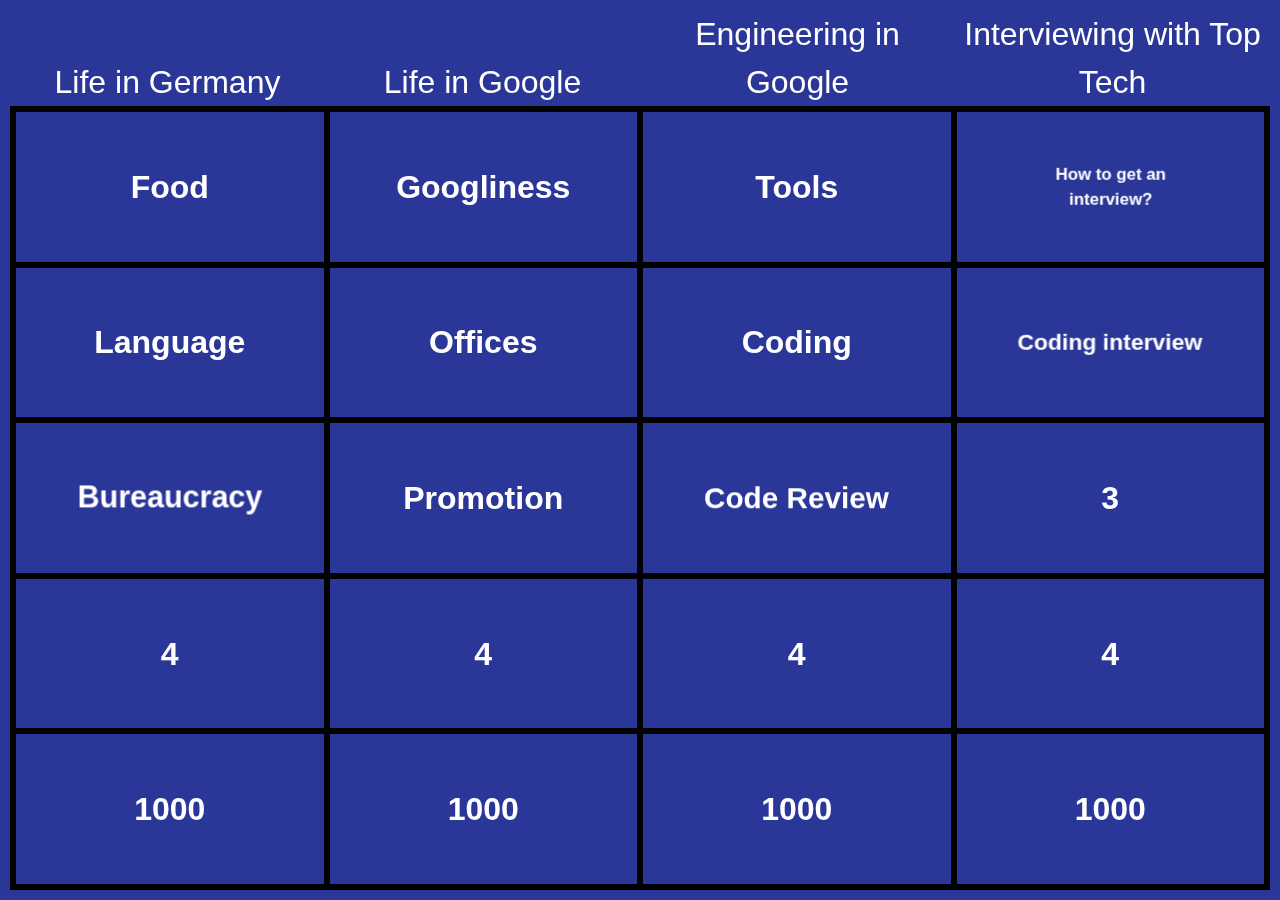
==== main.html @ 0a16b318 "Rename index.html" ====
<!DOCTYPE html>
<html xmlns="http://www.w3.org/1999/xhtml">
<head>

<meta charset="utf-8">

<meta name="viewport" content="width=device-width, initial-scale=1, shrink-to-fit=no">

<title>Sombra vs Google Jeopardy Template</title>
<meta name="description" content="Food, Language, Bureaucracy, Pros/Cons" />
<meta name="ROBOTS" content="NOODP" />
<meta name="google-site-verification" content="UYS7arlGlbDobqQSsucWwkbZyiC-6_cCWlUn9Eb5b2M" />
<link rel="shortcut icon" href="/static/1601833824/favicon.ico" type="image/x-icon" />
<link rel="icon" href="/static/1601833824/favicon.ico" type="image/x-icon" />













        <base href="https://jeopardylabs.com" />

            <style type="text/css">
            /*!
 * Bootstrap Reboot v4.0.0-beta.2 (https://getbootstrap.com)
 * Copyright 2011-2017 The Bootstrap Authors
 * Copyright 2011-2017 Twitter, Inc.
 * Licensed under MIT (https://github.com/twbs/bootstrap/blob/master/LICENSE)
 * Forked from Normalize.css, licensed MIT (https://github.com/necolas/normalize.css/blob/master/LICENSE.md)
 */
*,
*::before,
*::after {
  box-sizing: border-box;
}

html {
  font-family: sans-serif;
  line-height: 1.15;
  -webkit-text-size-adjust: 100%;
  -ms-text-size-adjust: 100%;
  -ms-overflow-style: scrollbar;
  -webkit-tap-highlight-color: transparent;
}

@-ms-viewport {
  width: device-width;
}

article, aside, dialog, figcaption, figure, footer, header, hgroup, main, nav, section {
  display: block;
}

body {
  margin: 0;
  font-family: -apple-system, BlinkMacSystemFont, "Segoe UI", Roboto, "Helvetica Neue", Arial, sans-serif, "Apple Color Emoji", "Segoe UI Emoji", "Segoe UI Symbol";
  font-size: 1rem;
  font-weight: 400;
  line-height: 1.5;
  color: #212529;
  text-align: left;
  background-color: #fff;
}

[tabindex="-1"]:focus {
  outline: 0 !important;
}

hr {
  box-sizing: content-box;
  height: 0;
  overflow: visible;
}

h1, h2, h3, h4, h5, h6 {
  margin-top: 0;
  margin-bottom: 0.5rem;
}

p {
  margin-top: 0;
  margin-bottom: 1rem;
}

abbr[title],
abbr[data-original-title] {
  text-decoration: underline;
  -webkit-text-decoration: underline dotted;
  text-decoration: underline dotted;
  cursor: help;
  border-bottom: 0;
}

address {
  margin-bottom: 1rem;
  font-style: normal;
  line-height: inherit;
}

ol,
ul,
dl {
  margin-top: 0;
  margin-bottom: 1rem;
}

ol ol,
ul ul,
ol ul,
ul ol {
  margin-bottom: 0;
}

dt {
  font-weight: 700;
}

dd {
  margin-bottom: .5rem;
  margin-left: 0;
}

blockquote {
  margin: 0 0 1rem;
}

dfn {
  font-style: italic;
}

b,
strong {
  font-weight: bolder;
}

small {
  font-size: 80%;
}

sub,
sup {
  position: relative;
  font-size: 75%;
  line-height: 0;
  vertical-align: baseline;
}

sub {
  bottom: -.25em;
}

sup {
  top: -.5em;
}

a {
  color: #007bff;
  text-decoration: none;
  background-color: transparent;
  -webkit-text-decoration-skip: objects;
}

a:hover {
  color: #0056b3;
  text-decoration: underline;
}

a:not([href]):not([tabindex]) {
  color: inherit;
  text-decoration: none;
}

a:not([href]):not([tabindex]):focus, a:not([href]):not([tabindex]):hover {
  color: inherit;
  text-decoration: none;
}

a:not([href]):not([tabindex]):focus {
  outline: 0;
}

pre,
code,
kbd,
samp {
  font-family: monospace, monospace;
  font-size: 1em;
}

pre {
  margin-top: 0;
  margin-bottom: 1rem;
  overflow: auto;
  -ms-overflow-style: scrollbar;
}

figure {
  margin: 0 0 1rem;
}

img {
  vertical-align: middle;
  border-style: none;
}

svg:not(:root) {
  overflow: hidden;
}

a,
area,
button,
[role="button"],
input:not([type="range"]),
label,
select,
summary,
textarea {
  -ms-touch-action: manipulation;
  touch-action: manipulation;
}

table {
  border-collapse: collapse;
}

caption {
  padding-top: 0.75rem;
  padding-bottom: 0.75rem;
  color: #868e96;
  text-align: left;
  caption-side: bottom;
}

th {
  text-align: inherit;
}

label {
  display: inline-block;
  margin-bottom: .5rem;
}

button {
  border-radius: 0;
}

button:focus {
  outline: 1px dotted;
  outline: 5px auto -webkit-focus-ring-color;
}

input,
button,
select,
optgroup,
textarea {
  margin: 0;
  font-family: inherit;
  font-size: inherit;
  line-height: inherit;
}

button,
input {
  overflow: visible;
}

button,
select {
  text-transform: none;
}

button,
html [type="button"],
[type="reset"],
[type="submit"] {
  -webkit-appearance: button;
}

button::-moz-focus-inner,
[type="button"]::-moz-focus-inner,
[type="reset"]::-moz-focus-inner,
[type="submit"]::-moz-focus-inner {
  padding: 0;
  border-style: none;
}

input[type="radio"],
input[type="checkbox"] {
  box-sizing: border-box;
  padding: 0;
}

input[type="date"],
input[type="time"],
input[type="datetime-local"],
input[type="month"] {
  -webkit-appearance: listbox;
}

textarea {
  overflow: auto;
  resize: vertical;
}

fieldset {
  min-width: 0;
  padding: 0;
  margin: 0;
  border: 0;
}

legend {
  display: block;
  width: 100%;
  max-width: 100%;
  padding: 0;
  margin-bottom: .5rem;
  font-size: 1.5rem;
  line-height: inherit;
  color: inherit;
  white-space: normal;
}

progress {
  vertical-align: baseline;
}

[type="number"]::-webkit-inner-spin-button,
[type="number"]::-webkit-outer-spin-button {
  height: auto;
}

[type="search"] {
  outline-offset: -2px;
  -webkit-appearance: none;
}

[type="search"]::-webkit-search-cancel-button,
[type="search"]::-webkit-search-decoration {
  -webkit-appearance: none;
}

::-webkit-file-upload-button {
  font: inherit;
  -webkit-appearance: button;
}

output {
  display: inline-block;
}

summary {
  display: list-item;
}

template {
  display: none;
}

[hidden] {
  display: none !important;
}
/*# sourceMappingURL=bootstrap-reboot.css.map */

            </style>

            <style type="text/css">
            html, body {
    overflow:hidden;
}

body {
	background-color:#2a3698;
	height:100%;
	font-family:Verdana, Arial, Helvetica, sans-serif;
    overflow-y:hidden;
}

* {
    box-sizing:border-box;
}

input, textarea, select {
	display:block;
	font-family:Verdana, Arial, Helvetica, sans-serif;
	margin:auto;
}

.hide {
    display:none;
}

h3 {
	font-size:20px;
}

h3, .point-cell {
	color:#ffff5f;
	color:#fff;
	text-align:center;
	font-weight:bold;
}

.modal-wrapper {
    background-color:rgba(0,0,0,.5);
    display:none;
    position:absolute;
    top:0;
    left:0;
    right:0;
    bottom:0;
    z-index:2;
    height:100%; /* stupid safari */
}

.modal {
    position:relative;
    top:50%;
    /*left:50%;*/
    /*right:5%;*/
    transform:translate(0%, -50%);
    background-color:#ffffff;
    z-index:2;
    border-radius:5px;
    background-color:#efefef;
    overflow:auto;
    max-height:calc(100% - 50px);
    max-width:1000px;
    margin-left:auto;
    margin-right:auto;
}

#teams {
    position:absolute;
    bottom:0;
    text-align:center;
    left:0;
    right:0;
    z-index:11;
    display:flex;
    /*display:none;*/
    /*
    align-items:baseline;
    justify-content:space-around;*/
}

#teams .team {
    display:inline-block;
    margin-left:10px;
    margin-right:10px;
    border:1px solid white;
    padding:5px;
    background-color:white;
    border-top-left-radius:2px;
    border-top-right-radius:2px;
    /*min-width:100px;*/
}

#teams .team:first-of-type {
    margin-left:50px;
}

#teams .team:last-of-type {
    margin-right:50px;
}

#teams h3.name {
    border-bottom:2px solid black;
    text-align:center;
    color:black;
    display:inline-block;
    white-space:nowrap;
}

#teams h3.points {
    background-color: #2a3698;
    color: #fff;
}


.pointer span {
    display:inline-block;
    width:45%;
    color:white;
    font-size:30px;
    line-height:30px;
    cursor:pointer;
    background-color:white;
    font-family:monospace;
    font-weight:bold;
}

.pointer .plus {
    color:#2da94e;
}

.pointer .minus {
    color:#ff0000;
}

#gameplay {
    /*filter:blur(5px);*/
    width:100%;
    position:absolute;
    top:0;
    left:0;
    bottom:0;
    right:0;
}

#menu-links {
    font-size:20px;
    margin-top:20px;
}

#fullscreen {
    margin-top:20px;
}

#options select {
    font-size:22px;
    display:inline-block;
    height:40px;
    -webkit-appearance:menulist-button;
}

#options input[type='button'] {
    font-size:22px;
    display:inline;
    height:40px;
}

#options a {
    color:white;
    text-decoration:underline;
}

#options a:hover {
    text-decoration:none;
}

#reset-all {
    /*font-size:20px;*/
}

#re-init {
    background:transparent;
    color:white;
    margin-left:10px;
    font-size:14px !important;
    /*padding:5px;*/
    height:auto !important;
    border:none;
}

.click-to-zoom {
    display:none;
}

.grid {
    opacity:0;
}

#question-modal {
    transform-origin:top left;
}

#question-modal > div {
    flex-direction:row;
}

#modal-header {
    display:flex;
    padding: 5px;
    text-align: center;
    color: #fff;
    background-color: #151b4b;
    z-index: 3;
    /*align-items:center;*/
}

#modal-header > div {
    padding:5px;
    text-align:center;
    flex:1;
    align-items:center;
    justify-content:center;
    display:flex;
    max-width:100%;
}

#modal-header > div > div {
    max-width:100%;
}

#question-modal {
    background-color:#2a3698;
    border:3px solid #ffff00;;
    z-index:10;
}

.expanded {
    transition:.5s all ease; /*, .35s border-width step-end, 1s transform ease;*/
    border-width:0;
}

.modal, .modal-body {
    background-color:transparent;
    color:#fff;
    text-align:center;
}

.modal-body .modal-inner {
    overflow:auto;
    padding-left:20px;
    padding-right:20px;
    flex:1;
}

.modal-body {
    width:100%;
    display:flex;
    align-items:center;
    padding-top:20px;
    justify-content:center;
}

#question-title {
    font-weight:bold;
    padding-left:10%;
    padding-right:10%;
}

.question, .answer {
    margin:auto;
}

#question-modal .question {
    display:none;
    opacity:0;
}

#answer-button, #continue-button {
    cursor:pointer;
}

/*
#modal-header #continue-button {
    justify-content:left;
}*/

#question-modal .question {
    border-top: 3px dotted white;
    margin-top: 10px;
    padding-top: 10px;
}

#question-modal .reveal {
    transition: max-height 2s ease, opacity 2s ease;
    opacity:1;

}

.mathy {
    background-color:transparent;
}

kbd
{
    -moz-border-radius:3px;
    -moz-box-shadow:0 1px 0 rgba(0,0,0,0.2),0 0 0 2px #fff inset;
    -webkit-border-radius:3px;
    -webkit-box-shadow:0 1px 0 rgba(0,0,0,0.2),0 0 0 2px #fff inset;
    background-color:#f7f7f7;
    border:1px solid #ccc;
    border-radius:3px;
    box-shadow:0 1px 0 rgba(0,0,0,0.2),0 0 0 2px #fff inset;
    color:#333;
    display:inline-block;
    font-family:Arial,Helvetica,sans-serif;
    line-height:1.4;
    margin:0 .1em;
    padding:.1em .6em;
    text-shadow:0 1px 0 #fff;
}

#options {
    display:none;
}

.grid {
    opacity:0;
}

#first-load {
    max-width: 500px;
    margin: auto;
    /* padding-left: 20px; */
    /* padding-right: 20px; */
    background-color: #ffff5f;
    border-radius: 3px;
    color: #000;
    padding: 20px;
    margin-bottom: 20px;
}

#first-load a {
    color:#000;
}

.cell.points .cell-inner {
    font-weight:bold;
}

.menu-picker {
    background-color: #131844;
    align-items: center;
    justify-content: center;
    font-weight: bold;
    line-height: 1.25;
    text-transform: uppercase;
    align-self: flex-end;
    padding: 10px 10px;
    border-right: 2px solid #999;
    border-top: 2px solid #999;
    /*border-top-right-radius: 10px;*/
    margin-right:10px;
    position:absolute;
    color: #999;
    text-decoration: none;
    bottom:0;
}

.menu-picker:hover {
    color: white;
    text-decoration: none;
    border-color:white;
}

            </style>

            <style type="text/css">
            #test-height {
    font-family:verdana; /* TODO */
    padding:0;
    margin:0;
    color:black;
}

* {
    box-sizing:border-box;
}

.cell-inner p:last-child {
    margin-bottom:0;
}

#grid {
    transition:opacity 1s;
}

.grid {
    /*
    border:3px solid black;
    border-top-width:6px;*/
    /*box-shadow: #ccc 0 0 2px 0*/;
    padding:10px;
    background: linear-gradient(to top, #1d2675 0%,#2a3698 100%);
    position:relative;
	transition: .1s;
    z-index:1;
    transform-origin:center left;
    font-size:12px;
    display:flex;
    height:100vh;
    flex-direction:column;
    align-items:stretch;

}

.grid-zoomed {
    /*transform:scale(2);*/
    z-index:10;
}

.click-to-zoom  {
    opacity:0;
	transition: .3s;
    position:absolute;
    top:0;
    right:0;
}

.grid:hover .click-to-zoom {
    opacity:1;
}

.grid.grid-zoomed .click-to-zoom {
    opacity:0;
}



.click-to-zoom span {
    background-color:#ccc;
    font-size:14px;
    display:inline-block;
    padding:3px;
}

.grid-row {
    display:flex;
    flex:1;
}

/*
.grid-col {
    flex-direction:column;
    display:flex;
}

.grid-col > div {
    border:3px solid black;
}*/

/*
img, iframe {
    display:none;
}*/

.grid-cell {
    border:3px solid black;
    overflow:hidden;
    position:relative;
    background-color:#2a3698;
	transition: .3s;
    flex:1;
}

.grid-cell-zoomed {
    transform:scale(2);
    z-index:10;
}

.grid-last-row {
    border-bottom:3px solid black;
}

.grid-first-row {
    border-top:3px solid black;
}

.grid-row-questions {
    border-left:3px solid black;
    border-right:3px solid black;
}

.grid-row-cats .grid-cell {
    border-color:transparent;
}

.grid-row-cats .cell {
    /*align-items:flex-end;*/
}

.grid-row-cats-resize-done {
    flex:none;
}

.cell-group {
    backface-visibility:hidden;
	transform-style: preserve-3d;
}

.cell {
    position:absolute;
    display:flex;
    align-items: center;
    justify-content: center;
    text-align: center;
    color:#fff;
    backface-visibility:hidden;
	perspective: 1000px;
	transform-style: preserve-3d;
    -webkit-perspective: 0;
    -webkit-backface-visibility: hidden;
    width:100%;
    height:100%;
}

.cell.back {
	transform: rotateY(180deg);
}

.cell.front {
	z-index:2;
}

.cell.back, .cell.front {
    cursor:pointer;
    overflow:hidden;
}

.cell.back, .cell.front, .cell-group, .category {
	transition: .3s;
}

.cell-group:hover {
    border-color:yellow;
}

.cell-group:hover .front  {
	transform: rotateY(180deg);
}

.cell-group:hover .back  {
	transform: rotateY(0deg);
}

.cell-group:hover .back,
.cell-group:hover .front {
    border-color:yellow;
}

.cell-group:hover .back,
.cell-group:hover .front {
	transition: .6s;
}

.cell-group.empty {
    pointer-events:none;
}

.cell-group.empty:hover {
    border-color:black;
    transform:none;
}


/* play mode */
.points .front, .points .back {
    display:none;
}

.grid-play .cell-group {
    cursor:pointer;
}

.grid-play .cell-group:hover {
    background-color:rgba(255,255,255, .05);
}

.inert .cell-inner {
    opacity:.05;
}

.grid.grid-play {
    background: none;
}

.resizing {
    transition:none !important;
}

            </style>


            <script type="text/javascript">
                function removeClass(selector, cls){
    var doms = document.querySelectorAll(selector);
    for(var i = 0; i < doms.length; i++){
        doms[i].classList.remove(cls);
    }
}


function debounce(func, wait, immediate) {
	var timeout;
	return function() {
		var context = this, args = arguments;
		var later = function() {
			timeout = null;
			if (!immediate) func.apply(context, args);
		};
		var callNow = immediate && !timeout;
		clearTimeout(timeout);
		timeout = setTimeout(later, wait);
		if (callNow) func.apply(context, args);
	};
};

function ready(fn) {
  if (document.readyState != 'loading' && document.body){
    fn();
  } else {
    document.addEventListener('DOMContentLoaded', fn);
  }
}

if (!Math.log2) Math.log2 = function(x) {
      return Math.log(x) * Math.LOG2E;
};


function capSizes(el, max_width, max_height){
    var treeWalker = document.createTreeWalker(el, NodeFilter.SHOW_ELEMENT, null, false);
    var did_work = false;
    while(treeWalker.nextNode()){
        node = treeWalker.currentNode;
        if(node.tagName == "IMG" || node.tagName == "VIDEO" || node.tagName == "IFRAME"){
            try {
                node.style.maxWidth = max_width + "px";
                node.style.maxHeight = max_height + "px";
                did_work = true;
            } catch (e) {
            }

        }
    }

    return did_work;
}

var shrink_cell_cache = {};
var enable_caching = false;
function shrink_cell($cell, $scaler, max_width, max_height, max_font_size, transforms, capsizes){
    if(enable_caching){
        var cache_key = [max_width, max_height, $cell.innerHTML].join(".");
        var cached = shrink_cell_cache[cache_key];
    } else {
        return _shrink_cell($cell, $scaler, max_width, max_height, max_font_size, transforms, capsizes);
    }

    if(cached){
        $scaler.style.fontSize = cached.font_size + "px";
        $scaler.style.transform = (transforms || "") + " scale(" + cached.scale + ") ";
        capSizes($cell, max_width, max_height);
    } else {
        shrink_cell_cache[cache_key] = _shrink_cell($cell, $scaler, max_width, max_height, max_font_size, transforms, capsizes);
    }
}

test_divs = [];
function initDivs(max_font_size){
    if(test_divs.length-1 == max_font_size){
        return;
    }
    for(var i = 0; i <= max_font_size; i++){
        var dummy_element = test_divs[i];
        if(!dummy_element){
            var dummy_element = document.createElement("div");
            //dummy_element.style.opacity = 0;
            dummy_element.style.display = "block";
            //dummy_element.style.overflowX = "auto";
            dummy_element.style.position = "absolute";
            //dummy_element.style.visibility = "hidden";
            dummy_element.style.left = "-100000px";
            dummy_element.style.top = -(i*120) + "px";
            dummy_element.style.fontFamily = "Verdana, Arial, Helvetica, sans-serif";
            dummy_element.style.color = "#000";
            dummy_element.style.border = "3px solid black";
            dummy_element.style.fontSize = i + "px";
            //dummy_element.setAttribute("id", "test-height")
            test_divs[i] = dummy_element;
            var body = document.querySelectorAll('body')[0];
            body.appendChild(dummy_element);
        }
    }
}

function shrink_in_place($cell, max_font_size, min_font_size){
    var div = $cell;
    var font_size = max_font_size;

    var a = {length: max_font_size+1}
    var font_size = binarySearch(a, function(el, array, font_size){
        div.style.fontSize = font_size + "px";
        var isHorizontalScrollbar= div.scrollWidth>div.clientWidth;
        var isVerticalScrollbar = div.scrollHeight>div.clientHeight;
        var overflows = isHorizontalScrollbar || isVerticalScrollbar;
        return overflows
    });
    font_size = font_size - 1

    font_size = Math.max(min_font_size, Math.min(font_size, max_font_size));

    div.style.fontSize = font_size + "px";
    return font_size;

}

/**
 *  * Return 0 <= i <= array.length such that !pred(array[i - 1]) && pred(array[i]).
 **/
function binarySearch(array, pred) {
    var lo = -1, hi = array.length;
    while (1 + lo < hi) {
        var mi = lo + ((hi - lo) >> 1);
        if (pred(array[mi], array, mi)) {
            hi = mi;
        } else {
            lo = mi;
        }
    }
    return hi;
}

function escapeHtml(unsafe) {
    return unsafe
        .replace(/&/g, "&amp;")
        .replace(/</g, "&lt;")
        .replace(/>/g, "&gt;")
        .replace(/"/g, "&quot;")
        .replace(/'/g, "&#039;");
}

function getText(el){
    var treeWalker = document.createTreeWalker(el, NodeFilter.SHOW_ELEMENT | NodeFilter.SHOW_TEXT, null, false);
    var text = []
    while(treeWalker.nextNode()){
        var node = treeWalker.currentNode;
        if(node.nodeType == 3){
            text.push(escapeHtml(node.textContent));
        } else if(node.tagName == "BR"){
            text.push("<BR>");
        } else if(node.tagName == "P"){
            if(text.length != 0){
                text.push("<BR>");
            }
        }
    }
    var t = text.join("");
    return t;
}

function _shrink_cell($cell, $scaler, max_width, max_height, max_font_size, transforms, capsizes, min_font_size){
    if(capsizes === undefined){
        capsizes = true;
    }

    if(min_font_size === undefined){
        min_font_size = 1;

    }

    var text = getText($scaler || $cell)

    initDivs(max_font_size);
    for(var i = 0; i <= max_font_size; i++){
        dummy_element = test_divs[i];
        dummy_element.innerHTML = text
        dummy_element.style.width = max_width + "px";
        dummy_element.style.height = max_height + "px";
    }

    var font_size = binarySearch(test_divs, function(div){
        var isHorizontalScrollbar= div.scrollWidth>div.clientWidth;
        var isVerticalScrollbar = div.scrollHeight>div.clientHeight;
        var overflows = isHorizontalScrollbar || isVerticalScrollbar;
        return overflows
    });
    font_size = font_size - 1

    font_size = Math.max(min_font_size, Math.min(font_size, max_font_size));

    if(!$scaler){
        return {font_size: font_size}
    }

    $cell.style.fontSize = "";
    $scaler.style.fontSize = font_size + "px";
    $scaler.style.transform = "";

    //text_length_font_size_cache[text.length] = Math.max(font_size, text_length_font_size_cache[text.length] || 0)


    var extra_width = 0 // parseInt(styles.getPropertyValue("padding-left")) + parseInt(styles.getPropertyValue("padding-right"));
    var extra_height = 0 //parseInt(styles.getPropertyValue("padding-top")) + parseInt(styles.getPropertyValue("padding-bottom"));
    if(capsizes){
        var did_work = capSizes($cell, max_width, max_height);
    }

    var bbox = getBoundingClientRect($scaler);
    var w = bbox.width;
    var h = bbox.height;
    var scale = Math.min(1, Math.min(1.0*(max_width-extra_width)/w, 1.0*(max_height-extra_height)/h));
    if(scale != 1){
        //debugger;
    }
    $scaler.style.transform = (transforms || "") + " scale(" + scale + ") ";

    return {font_size: font_size, scale: scale};
}



function getBoundingClientRect(el){
    var bbox = el.getBoundingClientRect();
    /*
    bbox.left += window.scrollX;
    bbox.top += window.scrollY;*/
    return {
        top: bbox.top + (window.scrollY || document.documentElement.scrollTop || 0),
        left: bbox.left + (window.scrollX || document.documentElement.scrollLeft || 0),
        width: bbox.width,
        height: bbox.height,
        x: bbox.x,
        y: bbox.y
    }
}

/*
function getContainer(grid){
    if(grid.getAttribute("id") == "grid"){
        return window;
    } else {
        return grid;
    }

}*/

var render_queue = [];
var render_queue_index = 0;
var render_interval = null;
var max_renderers = 1
var work_scheduled = false;

function resetRenderQueue(){
    render_queue = [];
    render_queue_index = 0;
}

function renderQueue(){
    var steps = 1;
    var i = 0;
    var start = +new Date();
    while(((+new Date())-start) < 10 && render_queue_index < render_queue.length && render_queue.length){
        i++
        var item = render_queue[render_queue_index];
        item[0].apply(item[1], item.slice(2));
        render_queue_index++;
    }
    //console.log(i);

    if(render_queue_index >= render_queue.length){
        //clearInterval(render_interval);
        //render_interval = null;
        work_scheduled = false;
    } else {
        work_scheduled = setTimeout(renderQueue)
    }
}

function enqueueRender(){
    var item = Array.prototype.slice.call(arguments)
    item[0].apply(item[1], item.slice(2));
    return
    render_queue.push(Array.prototype.slice.call(arguments))
    if(!work_scheduled){
        //console.log("starting queue");
        work_scheduled = setTimeout(renderQueue)
        //render_interval = setInterval(renderQueue, 16);
    }

    //setTimeout(renderQueue, 10);
}

/*
function renderNext(grids, i){
    var d = new Date();
    _resizeCells(grids[i], true);
    console.log(new Date() - d);
    if(i < grids.length - 1){
        setTimeout(renderNext, 0, grids, i+1);
    }
}*/

/*
function setOpacity(el, opacity){
    el.style.opacity = opacity;
}*/


function matches(el, selector) {
      return (el.matches || el.matchesSelector || el.msMatchesSelector || el.mozMatchesSelector || el.webkitMatchesSelector || el.oMatchesSelector).call(el, selector);
}


function on(eventName, elementSelector, handler, extra){
    var names = eventName.split(" ");
    for(var i = 0; i < names.length; i++){
        var eventName = names[i];
        document.addEventListener(eventName, function(e) {
            // loop parent nodes from the target to the delegation node
            for (var target = e.target; target && target != this; target = target.parentNode) {
                if (matches(target, elementSelector)) {
                    handler.call(target, e);
                    break;
                }
            }
        }, extra || false);
    }
}


function closest(element, selector){
    do {
        if(matches(element, selector)){
            return element;
        }
    } while(element = element.parentElement);
    return null;
}

function coordsFromEvent(e){
    if(e.touches && e.touches.length > 0){
        return e.touches[0];
    }
    return e;
}



function retypeset(scope, then){
    if(!window.MathJax){
        return false;
    }

    MathJax.Hub.Config({
      asciimath2jax: {
        delimiters: [['`', '`']],
        skipTags: ["script","noscript","style","textarea","pre","code", "body"]
      }
    });

    scope = scope || document
    var math = scope.querySelectorAll('.mathy');
    for(var i = 0; i < math.length; i++){
        var node = math[i]
        node.innerText = node.getAttribute("data-original") || ('`' + node.innerText + '`');
        node.setAttribute("data-original", node.innerText)
        MathJax.Hub.Queue(["Typeset",MathJax.Hub,node]);
    }

    if(math.length > 0){
        MathJax.Hub.Queue([then,window]);
        return true;
    }
    return false;
}


function prepwork(cell, scale_factor){
    if(scale_factor === undefined){
        scale_factor = 1;
    }
    var width = cell.parentElement.clientWidth;
    var height = cell.parentElement.clientHeight;
    var inner = cell.querySelectorAll(".cell-inner")[0];
    var capsizes = mode == "play" ? false : true;
    //console.log(height);
    shrink_cell(cell, inner, width*scale_factor, height*scale_factor, 32, "", capsizes);
    return inner
}

function minirender(grid, on_done, question_scale_factor){
    if(question_scale_factor === undefined){
        question_scale_factor = 1;
    }

    window.nextthing = function(){
        setTimeout(function(){
            grid.classList.add("resizing");
            var t = grid.offsetTop
            miniresize(grid, grid.querySelectorAll(".grid-row-cats .cell"), true, 1);
            miniresize(grid, grid.querySelectorAll(".grid-row-questions .cell"), false, question_scale_factor);
            grid.classList.remove("resizing");
            if(on_done){
                on_done(grid);
            }
        });
    }

    if(!retypeset(grid, "nextthing")){
        window.nextthing();
    }
}

function miniresize(grid, cells, is_cats, scale_factor){
    if(is_cats){
        var cat = grid.querySelectorAll(".grid-row-cats")[0]
        cat.classList.remove("grid-row-cats-resize-done")
        cat.style.height = "auto";
        var max_height = 0;
        for(var i = 0; i < cells.length; i++){
            var cell = cells[i];
            cell.style.paddingTop = 0;
            var inner = prepwork(cell);
            cell.client_height = inner.clientHeight;
            max_height = Math.max(max_height, inner.clientHeight);
        }
        for(var i = 0; i < cells.length; i++){
            var cell = cells[i];
            cell.style.paddingTop = (max_height - cell.client_height) + "px"
        }

        cat.classList.add("grid-row-cats-resize-done");
        cat.style.height = max_height + "px";
    } else {
        for(var i = 0; i < cells.length; i++){
            var cell = cells[i];
            enqueueRender(prepwork, null, cell, scale_factor);
        }

    }
}

/*
function mini(){
    function allresize(){
        resetRenderQueue();

        //var cells = document.querySelectorAll('.cell');
        //miniresize(cells);
        var grids = document.querySelectorAll('.grid');
        for(var i = 0; i < grids.length; i++){
            var cells = grids[i].querySelectorAll(".cell");
            enqueueRender(function(grid){
                grid.style.display = "block";
                grid.style.opacity = "0";
            }, null, grids[i]);
            miniresize(cells);
            enqueueRender(function(grid){
                grid.style.opacity = "1";
            }, null, grids[i]);
        }
    }

    window.allresize = allresize;

    function unzoom(){
        var zoomed = document.querySelectorAll(".grid-zoomed");
        for(var i = 0; i < zoomed.length; i++){
            zoomed[i].classList.remove("grid-zoomed");
            zoomed[i].style.transform = "";
        }
    }

    var did_all_resize = retypeset(document, "allresize");
    if(!did_all_resize){
        allresize();
    }
    window.addEventListener("resize", debounce(allresize, 100, false));

    document.addEventListener("keyup", function(e){
        if(e.keyCode == 27){
            unzoom();
        }
    }, false);

    document.addEventListener("click", function(e){
        unzoom();
    }, false);

    on("click", ".grid", function(e){
        //console.log(e);
        var bbox = getBoundingClientRect(this);
        var x = e.pageX - bbox.left;
        var y = e.pageY - bbox.top;
        //console.log(x, y);
        this.classList.add("grid-zoomed");
        //this.style.t
        //this.style.transformOrigin = x + "px " + y + "px";
        //this.style.transform = "translate(" + (x) + "px, " + (y) + "px) scale(3) translate(" + (-x) + "px, " + (-y) + "px)";
        this.style.transform = "scale(2)";
    });

}*/


            </script>



    <link rel="canonical" href="/play/sombra-vs-google" />
    <script>
        var modal = function(){}

        var game = {}
        var mode = "play"
        var grid = null;

        function getCurrentState(){
            var teams = [];
            var teams_dom = document.querySelectorAll(".team");
            for(var i = 0; i < teams_dom.length; i++){
                var t = teams_dom[i];
                var name = t.querySelectorAll(".name")[0].textContent;
                var points = t.querySelectorAll(".points")[0].textContent;
                teams[i] = {name: name, points: points}
            }

            var inerts = {};
            var inert_dom = document.querySelectorAll(".grid-row-questions .inert");
            for(var i = 0; i < inert_dom.length; i++){
                var id = inert_dom[i].getAttribute("id");
                inerts[id] = true;
            }

            return {
                "teams": teams,
                "inerts": inerts,
            }
        }

        function getOldState(){
            try {
                var old_state = localStorage.getItem("game-19436872")
            } catch (e) {
                return null;

            }
            if(old_state){
                return JSON.parse(old_state);
            }
            return null;
        }

        function clearState(){
            try {
                localStorage.removeItem("game-19436872");
            } catch (e) {

            }
        }

        function resize(){
            var bbox_teams = getBoundingClientRect(document.getElementById("teams"))
            var rows = document.querySelectorAll(".grid-row").length;
            if(bbox_teams.height == 0){
                var h = window.innerHeight;
            } else {
                var h = bbox_teams.top + ((window.innerHeight - bbox_teams.height) / (rows))/4
            }

            grid.style.height = h + "px";
            minirender(grid, function(g){
                g.style.opacity = 1;
            }, .6);
        }

        ready(function(){
            grid = document.querySelectorAll(".grid")[0];
            window.addEventListener("resize", debounce(resize, 100, false));
            resize();
            renderState(initial_state);

            window.addEventListener("keydown", function(e){
                var ESC = 27
                var SPACE = 32
                if(modal.is_open){
                    if(e.keyCode == ESC){
                        e.preventDefault();
                        modal.hide();
                    } else if(e.keyCode == SPACE){
                        e.preventDefault();
                        modal.reveal();
                    }
                }
            }, false);

            var debouncedSaveState = debounce(function(){
                try {
                    localStorage.setItem("game-19436872", JSON.stringify(getCurrentState()))
                } catch (e) {

                }
            }, 100, false)

            on("keyup change input blur focus", "#teams .name, #teams .points", debouncedSaveState);

            on("click", "#re-init", function(e){
                e.preventDefault();
                if(confirm("This will clear the scores and team names, and start a new game. Click OK if you want to do this")){
                    clearState();
                    game.init(true);
                }
            })

            on("click", "#answer-button", function(e){
                modal.reveal();
            })

            on("click", "#continue-button", function(e){
                modal.hide();
            })

            on("click", ".grid-row-questions .grid-cell", function(e){
                modal.show(this);
            });

            // prevent the buttons from being highlighted
            on("mousedown", ".minus, .plus", function(e){
                e.preventDefault();
            });

            // handle points clicks
            on("click", ".minus, .plus", function(e){
                var $team = closest(this, ".team");
                var $points = $team.querySelectorAll(".points")[0];
                var points = parseInt($points.innerText);
                var active_question = document.querySelectorAll(".active-question .cell-inner")[0];
                var fallback = document.querySelectorAll(".grid-row-questions .cell-inner")[0];
                var val = parseInt(active_question ? active_question.innerText : fallback.innerText);
                if(this.classList.contains("minus")){
                    val = -val;
                }
                $points.innerText = points + val;
                if(active_question){
                    document.querySelectorAll(".active-question")[0].classList.add("inert");
                }
                debouncedSaveState();
            });

        });

    </script>


    <style type="text/css">


    </style>

    <script>

    function clearLocalStorage(){
        for(var i = localStorage.length-1; i >= 0 ; i--){
            var key = localStorage.key(i);
            //(key.indexOf("jeopardy-0-") == 0 && localStorage.getItem("jeopardy-0") == "19436872")){
            if(key.indexOf("jeopardy-19436872") == 0){
                localStorage.removeItem(key);
            }
        }
    }


        initial_state = {"page": "menu"}

    try {
        history.replaceState(initial_state, "JeopardyLabs")
    } catch (e) {}

    game.first_render = true;

    game.initTeam = function(number_of_teams){
        document.getElementById("teams").style.display = "flex";
        var teams = document.querySelectorAll("#teams .team");
        for(var i = 0; i < number_of_teams; i++){
            var t = teams[i];
        }
    }

    game.init = function(clear){
        var val = document.querySelectorAll("#options select")[0].value;

        if(isNaN(val)){
            val = 0
            do {
                var n = prompt("Enter the number of teams you have");
                val = parseInt(n, 10) || 0;
            } while(val <= 0);
        }

        renderState({"page": "game"})
        // add all the teams
        document.getElementById("teams").style.display = "flex";
        var teams = document.querySelectorAll("#teams .team");
        for(var i = 0; i < teams.length; i++){
            teams[i].style.display = "none";
        }

        for(var i = 0; i < val; i++){
            var t = teams[i];
            if(!t){
                var t = teams[0].cloneNode(true)
                teams[0].parentElement.appendChild(t);
                t.querySelectorAll(".name")[0].textContent = "Team " + (i+1)
                t.querySelectorAll(".points")[0].textContent = "0"
            } else {
                t = teams[i]
            }
            t.style.display = "block";
        }

        var teams = document.querySelectorAll("#teams .team");

        if(game.first_render){
            var old_state = getOldState();
            if(old_state){
                for(var i = 0; i < val; i++){
                    var t = teams[i];
                    if(old_state.teams[i]){
                        var name = old_state.teams[i].name;
                        var points = old_state.teams[i].points;
                        t.querySelectorAll(".name")[0].textContent = name
                        t.querySelectorAll(".points")[0].textContent = points
                    }
                }

                // restore the inert questions
                var inerts = old_state.inerts;
                for(var id in inerts){
                    try {
                        document.getElementById(id).classList.add("inert");
                    } catch (e) {
                        continue;
                    }
                }
            }
        } else if(clear){
            for(var i = 0; i < val; i++){
                var t = teams[i];
                t.querySelectorAll(".name")[0].textContent = "Team " + (i+1)
                t.querySelectorAll(".points")[0].textContent = "0"
            }
            removeClass(".inert", "inert");
        } else { // coming just restore

        }

        resize()

        try {
            history.pushState({"page": "game"}, "JeopardyLabs");
        } catch (e) {}

        game.first_render = false;
    }

    function hideModal(){
        modal.is_open = false;
        var div = document.getElementById("question-modal");
        div.style.display = "none";
        div.classList.remove("expanded");
        div.style.borderWidth = "3px";
        div.querySelectorAll(".modal-inner")[0].innerHTML = "";
    }

    function renderMenu(){
        var old_state = getOldState() || !game.first_render
        if(!game.first_render){
            document.querySelectorAll("#submit")[0].value = "Continue"
            document.querySelectorAll("#reset-all")[0].style.display = ""
        } else if(old_state){
            document.querySelectorAll("#submit")[0].value = "Continue"
            document.querySelectorAll("#reset-all")[0].style.display = ""
            var teams = old_state.teams.length;
            var chooser = document.getElementById("team-chooser")
            if(teams > 10){
                var opt = document.createElement("option");
                opt.setAttribute("value", teams);
                opt.textContent = teams + " teams"
                chooser.insertBefore(opt, document.getElementById("last-option"));
                //chooser.appendChild(opt);
            }
            document.getElementById("team-chooser").value = teams;
        } else {
            document.querySelectorAll("#submit")[0].value = "Start"
            document.querySelectorAll("#reset-all")[0].style.display = "none"
        }
    }


    function renderState(state){
        document.querySelectorAll("#options")[0].style.display = "none";
        document.querySelectorAll("#teams")[0].style.display = "none";
        document.querySelectorAll("#gameplay")[0].style.filter = "";
        hideModal();


        if(state.page == "menu"){
            document.querySelectorAll("#options")[0].style.display = "none";
            renderMenu();
        } else if(state.page == "game"){
            document.getElementById("teams").style.display = "";
            document.querySelectorAll("#gameplay")[0].style.filter = "blur(0px)";
        } else if(state.page == "slide"){
            document.getElementById("teams").style.display = "";
            document.querySelectorAll("#gameplay")[0].style.filter = "blur(0px)";
            modal.show(document.getElementById(state.cell), true);
        }
    }

    window.onpopstate = function(event){
        renderState(window.history.state);
    }

    function trimHTML(el){
        var treeWalker = document.createTreeWalker(el, NodeFilter.SHOW_ELEMENT | NodeFilter.SHOW_TEXT, null, false);
        while(treeWalker.nextNode()){
            var node = treeWalker.currentNode;
        }
        var nodes_to_delete = [];
        do {
            var node = treeWalker.currentNode;
            if(node.nodeType == 3 && (node.data || "").trim() == ""){
                nodes_to_delete.push(node);
            } else if(node.tagName == "SCRIPT"){

            } else if (node.tagName == "BR"){
                nodes_to_delete.push(node);
            } else if(node.tagName == "P" && (node.innerText || "").trim() == ""){
                nodes_to_delete.push(node);
            } else {
                break;
            }
        } while(treeWalker.previousNode())
        for(var i = 0; i < nodes_to_delete.length; i++){
            try {
                nodes_to_delete[i].parentElement.removeChild(nodes_to_delete[i]);
            } catch (e) {
                console.log("passing");
            }
        }
    }

    modal.reveal = function(){
        var q = document.querySelectorAll("#question-modal .question")[0];
        q.style.display = "block";
        function scrollTo(element, to, duration) {
            var start = element.scrollTop,
                change = to - start,
                currentTime = 0,
                increment = 20;

            var animateScroll = function(){
                currentTime += increment;
                var val = easeInOutQuad(currentTime, start, change, duration);
                element.scrollTop = val;
                if(currentTime < duration) {
                    setTimeout(animateScroll, increment);
                }
            };
            animateScroll();
        }

        //t = current time
        //b = start value
        //c = change in value
        //d = duration
        function easeInOutQuad(t, b, c, d){
          t /= d/2;
            if (t < 1) return c/2*t*t + b;
            t--;
            return -c/2 * (t*(t-2) - 1) + b;
        };

        var modal_inner = document.querySelectorAll('#question-modal .modal-inner')[0]
        var original_val = modal_inner.scrollTop;
        var start_of_modal = getBoundingClientRect(modal_inner).top;
        var start_of_question = getBoundingClientRect(q).top;
        var val = start_of_question - start_of_modal;
        scrollTo(modal_inner, val, 250)

        setTimeout(function(){
            q.classList.add("reveal");
        }, 0)

        document.querySelectorAll(".active-question")[0].classList.add("inert");
    }

    modal.show = function(cell, no_push_state){
        removeClass(".active-question", "active-question");
        cell.classList.add("active-question");

        var row = cell.getAttribute("data-row");
        var col = cell.getAttribute("data-col");
        var category = document.querySelectorAll(".grid-row-cats .cat-cell")[col].innerText;
        var points = cell.querySelectorAll(".cell-inner")[0].innerText;
        document.querySelectorAll("#question-title")[0].innerText = category + " for " + points

        var bbox = cell.getBoundingClientRect();
        var div_modal = document.getElementById('question-modal')
        div_modal.style.display = "block";
        div_modal.style.opacity = 0;

        var inner = document.querySelectorAll("#question-modal .modal-inner")[0];
        inner.innerHTML = cell.querySelectorAll(".answer")[0].outerHTML + "\n" + cell.querySelectorAll(".question")[0].outerHTML;

        if(!no_push_state){
            try {
                console.log("pre length", window.history.length);
                history.pushState({"page": "slide", "cell": cell.getAttribute("id")}, "JeopardyLabs");
                console.log("post length", window.history.length);
            } catch (e) {

            }
        }

        setTimeout(function(){

            var q = document.querySelectorAll('#question-modal .answer')[0];
            try {
                q.querySelectorAll("video, audio").get(0).play();
            } catch (e) {

            }

            try {
                var iframe = q.querySelectorAll("iframe")[0]
                var src = iframe.getAttribute("src") || "";
                var a = document.createElement("a");
                a.href = src
                if(a.hostname == "www.youtube.com"){
                    a.search = (a.search || "?") + '&autoplay=1'
                    iframe.contentWindow.location.replace(a.toString());
                    //iframe.setAttribute('src', a.toString());
                }
            } catch (e) {
                // ?
            }
        }, 500);

        document.querySelectorAll('#question-modal .modal-body .modal-inner')[0].scrollTop = 0;

        trimHTML(document.querySelectorAll('#question-modal .answer')[0]);
        trimHTML(document.querySelectorAll('#question-modal .question')[0]);

        // the height of the contents of the modal should be...
        /* [MODAL HEADER]
         *     ^
         *     |
         *     |    <--- this tall
         *     v
         * [TEAMS BAR]
         */
        var content_bbox = getBoundingClientRect(document.querySelectorAll('#question-modal .modal-body')[0])
        var position_of_top = content_bbox.top;
        var teams = document.querySelectorAll("#teams")[0]
        var position_of_bottom = getBoundingClientRect(teams).top || window.innerHeight;
        var h = position_of_bottom - position_of_top - 20 // 20 pixels for some extra room

        document.querySelectorAll('#question-modal .modal-inner')[0].style.maxHeight = h + "px";
        document.querySelectorAll('#question-modal .modal-body')[0].style.height = h + "px";


        var q = document.querySelectorAll("#question-modal .question")[0];
        q.style.display = "block";
        var content = document.querySelectorAll('#question-modal .modal-inner')[0];
        var result = shrink_in_place(content, 100, 24);
        q.style.display = "none";


        div_modal.style.transform = "translate(" + bbox.left + "px, " + bbox.top  + "px) scale(" + (bbox.width/window.innerWidth) + ", " + (bbox.height / window.innerHeight) + ")"
        div_modal.style.opacity = 1;

        removeClass(".expanded", "expanded");

        setTimeout(function(){
            div_modal.classList.add("expanded");
            div_modal.style.top = 0;
            div_modal.style.left = 0;
            div_modal.style.bottom = 0;
            div_modal.style.right = 0;
            div_modal.style.width = "100%";
            div_modal.style.height = "100%";
            div_modal.style.borderWidth = 0;
            div_modal.style.transform = "translate(0px, 0px) scale(1)"
        }, 50);
        modal.is_open = true; // flag for the keyboard event

    }

    modal.hide = function(){
        backToGame()
        renderState({"page": "game"});
    }

    function backToGame(){
        var state = window.history.state;
        if(state.page == "slide"){
            window.history.go(-1);
        }
    }

    function backToMenu(){
        renderState({"page": "menu"});
        var state = window.history.state;
        if(state.page == "slide"){
            window.history.go(-2);
        } else if(state.page == "game"){
            window.history.go(-1);
        }
    }
    </script>





</head>

<body>


    <div id="gameplay">
        <div class="grid grid-play" style="height:100vh; ">
    <div class="grid-row grid-row-cats" style="">

            <div class="grid-cell " data-row="0" data-col="0">
                <div class="cell">
                    <div class="cell-inner cat-cell">Life in Germany</div>
                </div>
            </div>

            <div class="grid-cell " data-row="0" data-col="1">
                <div class="cell">
                    <div class="cell-inner cat-cell">Life in Google</div>
                </div>
            </div>

            <div class="grid-cell " data-row="0" data-col="2">
                <div class="cell">
                    <div class="cell-inner cat-cell">Engineering in Google</div>
                </div>
            </div>

            <div class="grid-cell " data-row="0" data-col="3">
                <div class="cell">
                    <div class="cell-inner cat-cell">Interviewing with Top Tech</div>
                </div>
            </div>

    </div>


        <div class="grid-row grid-row-questions  grid-first-row">

                <div class="
                    cell-group
                    grid-cell

                "
                id="cell-276453072"
                data-row="1" data-col="0">


                            <div class="cell points">
                                <div class="cell-inner">Food</div>
                                <div class="front answer"><p>Food</p></div>
                                <div class="back question"></div>
                            </div>


                </div>

                <div class="
                    cell-group
                    grid-cell

                "
                id="cell-276453082"
                data-row="1" data-col="1">


                            <div class="cell points">
                                <div class="cell-inner">Googliness</div>
                                <div class="front answer"><p>Googliness</p></div>
                                <div class="back question"></div>
                            </div>


                </div>

                <div class="
                    cell-group
                    grid-cell

                "
                id="cell-276453092"
                data-row="1" data-col="2">


                            <div class="cell points">
                                <div class="cell-inner">Tools</div>
                                <div class="front answer"><p>Tools</p></div>
                                <div class="back question"></div>
                            </div>


                </div>

                <div class="
                    cell-group
                    grid-cell

                "
                id="cell-276453102"
                data-row="1" data-col="3">


                            <div class="cell points">
                                <div class="cell-inner">How to get an interview?</div>
                                <div class="front answer"><p>How to get an interview?</p></div>
                                <div class="back question"></div>
                            </div>


                </div>

        </div>

        <div class="grid-row grid-row-questions  ">

                <div class="
                    cell-group
                    grid-cell

                "
                id="cell-276453074"
                data-row="2" data-col="0">


                            <div class="cell points">
                                <div class="cell-inner">Language</div>
                                <div class="front answer"><p>Language</p></div>
                                <div class="back question"></div>
                            </div>


                </div>

                <div class="
                    cell-group
                    grid-cell

                "
                id="cell-276453084"
                data-row="2" data-col="1">


                            <div class="cell points">
                                <div class="cell-inner">Offices</div>
                                <div class="front answer"><p>Offices</p></div>
                                <div class="back question"></div>
                            </div>


                </div>

                <div class="
                    cell-group
                    grid-cell

                "
                id="cell-276453094"
                data-row="2" data-col="2">


                            <div class="cell points">
                                <div class="cell-inner">Coding</div>
                                <div class="front answer"><p>Coding</p></div>
                                <div class="back question"></div>
                            </div>


                </div>

                <div class="
                    cell-group
                    grid-cell

                "
                id="cell-276453104"
                data-row="2" data-col="3">


                            <div class="cell points">
                                <div class="cell-inner">Coding interview</div>
                                <div class="front answer"><p>Coding interview</p></div>
                                <div class="back question"></div>
                            </div>


                </div>

        </div>

        <div class="grid-row grid-row-questions  ">

                <div class="
                    cell-group
                    grid-cell

                "
                id="cell-276453076"
                data-row="3" data-col="0">


                            <div class="cell points">
                                <div class="cell-inner">Bureaucracy</div>
                                <div class="front answer"><p>Bureaucracy</p></div>
                                <div class="back question"></div>
                            </div>


                </div>

                <div class="
                    cell-group
                    grid-cell

                "
                id="cell-276453086"
                data-row="3" data-col="1">


                            <div class="cell points">
                                <div class="cell-inner">Promotion</div>
                                <div class="front answer"><p>Promotion</p></div>
                                <div class="back question"></div>
                            </div>


                </div>

                <div class="
                    cell-group
                    grid-cell

                "
                id="cell-276453096"
                data-row="3" data-col="2">


                            <div class="cell points">
                                <div class="cell-inner">Code Review</div>
                                <div class="front answer"><p>Code Review</p></div>
                                <div class="back question"></div>
                            </div>


                </div>

                <div class="
                    cell-group
                    grid-cell

                "
                id="cell-276453106"
                data-row="3" data-col="3">


                            <div class="cell points">
                                <div class="cell-inner">3</div>
                                <div class="front answer"><p>System Design</p></div>
                                <div class="back question"></div>
                            </div>


                </div>

        </div>

        <div class="grid-row grid-row-questions  ">

                <div class="
                    cell-group
                    grid-cell

                "
                id="cell-276453078"
                data-row="4" data-col="0">


                            <div class="cell points">
                                <div class="cell-inner">4</div>
                                <div class="front answer"><p>Pros/Cons</p></div>
                                <div class="back question"></div>
                            </div>


                </div>

                <div class="
                    cell-group
                    grid-cell

                "
                id="cell-276453088"
                data-row="4" data-col="1">


                            <div class="cell points">
                                <div class="cell-inner">4</div>
                                <div class="front answer"><p>Benefits</p></div>
                                <div class="back question"></div>
                            </div>


                </div>

                <div class="
                    cell-group
                    grid-cell

                "
                id="cell-276453098"
                data-row="4" data-col="2">


                            <div class="cell points">
                                <div class="cell-inner">4</div>
                                <div class="front answer"><p>Documenting</p></div>
                                <div class="back question"></div>
                            </div>


                </div>

                <div class="
                    cell-group
                    grid-cell

                "
                id="cell-276453108"
                data-row="4" data-col="3">


                            <div class="cell points">
                                <div class="cell-inner">4</div>
                                <div class="front answer"><p>Behavioural interview</p></div>
                                <div class="back question"></div>
                            </div>


                </div>

        </div>

        <div class="grid-row grid-row-questions grid-last-row ">

                <div class="
                    cell-group
                    grid-cell

                "
                id="cell-276453080"
                data-row="5" data-col="0">


                            <div class="cell points">
                                <div class="cell-inner">1000</div>
                                <div class="front answer"><p>BONUS</p></div>
                                <div class="back question"><p>How to immigrate to Germany?</p></div>
                            </div>


                </div>

                <div class="
                    cell-group
                    grid-cell

                "
                id="cell-276453090"
                data-row="5" data-col="1">


                            <div class="cell points">
                                <div class="cell-inner">1000</div>
                                <div class="front answer"><p>BONUS</p></div>
                                <div class="back question"><p>Salaries at Google</p></div>
                            </div>


                </div>

                <div class="
                    cell-group
                    grid-cell

                "
                id="cell-276453100"
                data-row="5" data-col="2">


                            <div class="cell points">
                                <div class="cell-inner">1000</div>
                                <div class="front answer"><p>BONUS</p></div>
                                <div class="back question"><p>Memgen</p></div>
                            </div>


                </div>

                <div class="
                    cell-group
                    grid-cell

                "
                id="cell-276453110"
                data-row="5" data-col="3">


                            <div class="cell points">
                                <div class="cell-inner">1000</div>
                                <div class="front answer"><p>BONUS</p></div>
                                <div class="back question"><p>Write to me for a refferal</p></div>
                            </div>


                </div>

        </div>


    <div class="click-to-zoom">
        <span>Click to zoom</span>
    </div>
</div>


        <div id="teams">
            <a class="menu-picker" href="javascript:backToMenu('menu')">
                M<br>e<br>n<br>u
            </a>
            <div style="display:flex; margin-left:auto; margin-right:auto; overflow:auto;">

                    <div class="team" style="display:none">
                        <h3 class="name" contenteditable="true">Team 1</h3>
                        <h3 class="points" contenteditable="true">0</h3>
                        <div class="pointer">
                            <span class="plus">+</span>
                            <span class="minus">-</span>
                        </div>
                    </div>

            </div>
        </div>

        <div id="question-modal" class="modal-wrapper">
            <div id="modal-header">
                <div id="continue-button"><div>Continue <kbd>ESC</kbd></div></div>
                <div id="question-title"></div>
                <div id="answer-button"><div>Reveal Correct Response <kbd>Spacebar</kbd></div></div>
            </div>
            <div class="modal-body">
                <div class="modal-inner"></div>
            </div>
        </div>


    </div>

    <div id="options" class="modal-wrapper">
        <div class="modal">

            <h1>Sombra vs Google</h1>

            <div id="team-chooser-wrapper">
                <select id="team-chooser">
                    <option value="0" selected="true">No teams</option>
                    <option value="1">1 team</option>
                    <option value="2">2 teams</option>
                    <option value="3">3 teams</option>
                    <option value="4">4 teams</option>
                    <option value="5">5 teams</option>
                    <option value="6">6 teams</option>
                    <option value="7">7 teams</option>
                    <option value="8">8 teams</option>
                    <option value="9">9 teams</option>
                    <option value="10">10 teams</option>
                    <option id="last-option" value="more">Custom</option>
                </select>
                <input class="submit" type="button" id="submit" value="Start" onclick="game.init()" />
                <span id="reset-all">
                    <input type="button" id="re-init" value="Reset" />
                </span>
            </div>

            <p id="fullscreen" style="display:none" align="center"><span id="windows" style="display:none">Press <kbd >F11</kbd></span> <span id="mac" style="display:none">Select menu option <kbd >View &gt; Enter Fullscreen</kbd></span> for full-screen mode</p>
            <script>
                if(window.navigator.platform.indexOf("Mac") == 0){
                    document.getElementById("fullscreen").style.display = "block";
                    document.getElementById("mac").style.display = "inline";
                } else if(window.navigator.platform.indexOf("Win") == 0){
                    document.getElementById("fullscreen").style.display = "block";
                    document.getElementById("windows").style.display = "inline";
                }
            </script>

            <div align="center" id="menu-links">

                    <a href="https://jeopardylabs.com/edit/sombra-vs-google" rel="nofollow">Edit</a>

            </div>
        </div>
    </div>


<script type="text/javascript">
var gaJsHost = (("https:" == document.location.protocol) ? "https://ssl." : "http://www.");
document.write(unescape("%3Cscript src='" + gaJsHost + "google-analytics.com/ga.js' type='text/javascript'%3E%3C/script%3E"));
</script>
<script type="text/javascript">
try {
var pageTracker = _gat._getTracker("UA-6553843-3");
pageTracker._trackPageview();
} catch(err) {}</script>






</body>
</html>
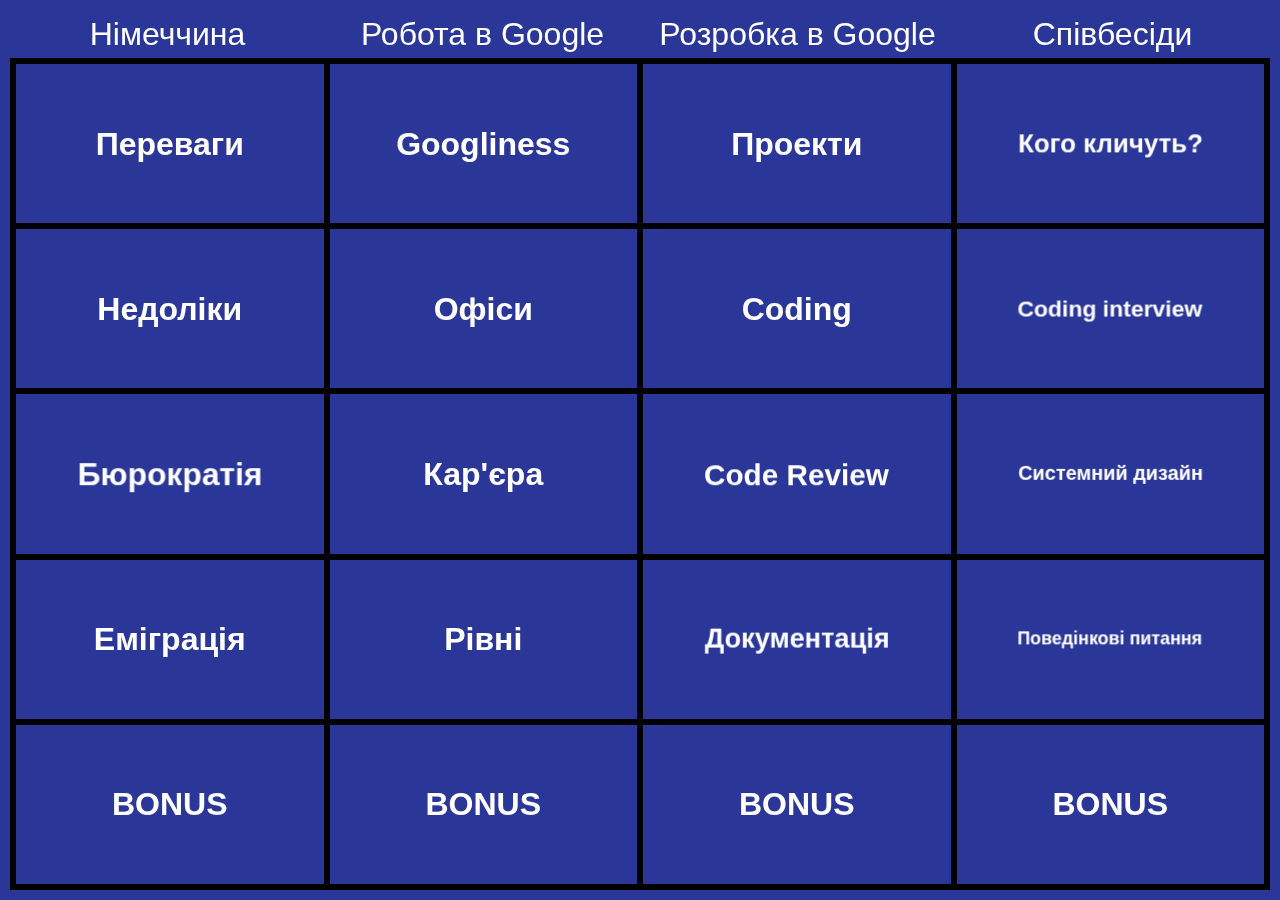
==== commit 51f55c6a: "Add new sections." ====
--- a/main.html
+++ b/main.html
@@ -1,2529 +1,439 @@
-
 <!DOCTYPE html>
 <html xmlns="http://www.w3.org/1999/xhtml">
-<head>
-
-<meta charset="utf-8">
-
-<meta name="viewport" content="width=device-width, initial-scale=1, shrink-to-fit=no">
-
-<title>Sombra vs Google Jeopardy Template</title>
-<meta name="description" content="Food, Language, Bureaucracy, Pros/Cons" />
-<meta name="ROBOTS" content="NOODP" />
-<meta name="google-site-verification" content="UYS7arlGlbDobqQSsucWwkbZyiC-6_cCWlUn9Eb5b2M" />
-<link rel="shortcut icon" href="/static/1601833824/favicon.ico" type="image/x-icon" />
-<link rel="icon" href="/static/1601833824/favicon.ico" type="image/x-icon" />
-
-
-
-
-
-
-
-
-
-
-
-
-
-        <base href="https://jeopardylabs.com" />
-
-            <style type="text/css">
-            /*!
- * Bootstrap Reboot v4.0.0-beta.2 (https://getbootstrap.com)
- * Copyright 2011-2017 The Bootstrap Authors
- * Copyright 2011-2017 Twitter, Inc.
- * Licensed under MIT (https://github.com/twbs/bootstrap/blob/master/LICENSE)
- * Forked from Normalize.css, licensed MIT (https://github.com/necolas/normalize.css/blob/master/LICENSE.md)
- */
-*,
-*::before,
-*::after {
-  box-sizing: border-box;
-}
-
-html {
-  font-family: sans-serif;
-  line-height: 1.15;
-  -webkit-text-size-adjust: 100%;
-  -ms-text-size-adjust: 100%;
-  -ms-overflow-style: scrollbar;
-  -webkit-tap-highlight-color: transparent;
-}
-
-@-ms-viewport {
-  width: device-width;
-}
-
-article, aside, dialog, figcaption, figure, footer, header, hgroup, main, nav, section {
-  display: block;
-}
-
-body {
-  margin: 0;
-  font-family: -apple-system, BlinkMacSystemFont, "Segoe UI", Roboto, "Helvetica Neue", Arial, sans-serif, "Apple Color Emoji", "Segoe UI Emoji", "Segoe UI Symbol";
-  font-size: 1rem;
-  font-weight: 400;
-  line-height: 1.5;
-  color: #212529;
-  text-align: left;
-  background-color: #fff;
-}
-
-[tabindex="-1"]:focus {
-  outline: 0 !important;
-}
-
-hr {
-  box-sizing: content-box;
-  height: 0;
-  overflow: visible;
-}
-
-h1, h2, h3, h4, h5, h6 {
-  margin-top: 0;
-  margin-bottom: 0.5rem;
-}
-
-p {
-  margin-top: 0;
-  margin-bottom: 1rem;
-}
-
-abbr[title],
-abbr[data-original-title] {
-  text-decoration: underline;
-  -webkit-text-decoration: underline dotted;
-  text-decoration: underline dotted;
-  cursor: help;
-  border-bottom: 0;
-}
-
-address {
-  margin-bottom: 1rem;
-  font-style: normal;
-  line-height: inherit;
-}
-
-ol,
-ul,
-dl {
-  margin-top: 0;
-  margin-bottom: 1rem;
-}
-
-ol ol,
-ul ul,
-ol ul,
-ul ol {
-  margin-bottom: 0;
-}
-
-dt {
-  font-weight: 700;
-}
-
-dd {
-  margin-bottom: .5rem;
-  margin-left: 0;
-}
-
-blockquote {
-  margin: 0 0 1rem;
-}
-
-dfn {
-  font-style: italic;
-}
-
-b,
-strong {
-  font-weight: bolder;
-}
-
-small {
-  font-size: 80%;
-}
-
-sub,
-sup {
-  position: relative;
-  font-size: 75%;
-  line-height: 0;
-  vertical-align: baseline;
-}
-
-sub {
-  bottom: -.25em;
-}
-
-sup {
-  top: -.5em;
-}
-
-a {
-  color: #007bff;
-  text-decoration: none;
-  background-color: transparent;
-  -webkit-text-decoration-skip: objects;
-}
-
-a:hover {
-  color: #0056b3;
-  text-decoration: underline;
-}
-
-a:not([href]):not([tabindex]) {
-  color: inherit;
-  text-decoration: none;
-}
-
-a:not([href]):not([tabindex]):focus, a:not([href]):not([tabindex]):hover {
-  color: inherit;
-  text-decoration: none;
-}
-
-a:not([href]):not([tabindex]):focus {
-  outline: 0;
-}
-
-pre,
-code,
-kbd,
-samp {
-  font-family: monospace, monospace;
-  font-size: 1em;
-}
-
-pre {
-  margin-top: 0;
-  margin-bottom: 1rem;
-  overflow: auto;
-  -ms-overflow-style: scrollbar;
-}
-
-figure {
-  margin: 0 0 1rem;
-}
-
-img {
-  vertical-align: middle;
-  border-style: none;
-}
-
-svg:not(:root) {
-  overflow: hidden;
-}
-
-a,
-area,
-button,
-[role="button"],
-input:not([type="range"]),
-label,
-select,
-summary,
-textarea {
-  -ms-touch-action: manipulation;
-  touch-action: manipulation;
-}
-
-table {
-  border-collapse: collapse;
-}
-
-caption {
-  padding-top: 0.75rem;
-  padding-bottom: 0.75rem;
-  color: #868e96;
-  text-align: left;
-  caption-side: bottom;
-}
-
-th {
-  text-align: inherit;
-}
-
-label {
-  display: inline-block;
-  margin-bottom: .5rem;
-}
-
-button {
-  border-radius: 0;
-}
-
-button:focus {
-  outline: 1px dotted;
-  outline: 5px auto -webkit-focus-ring-color;
-}
-
-input,
-button,
-select,
-optgroup,
-textarea {
-  margin: 0;
-  font-family: inherit;
-  font-size: inherit;
-  line-height: inherit;
-}
-
-button,
-input {
-  overflow: visible;
-}
-
-button,
-select {
-  text-transform: none;
-}
-
-button,
-html [type="button"],
-[type="reset"],
-[type="submit"] {
-  -webkit-appearance: button;
-}
-
-button::-moz-focus-inner,
-[type="button"]::-moz-focus-inner,
-[type="reset"]::-moz-focus-inner,
-[type="submit"]::-moz-focus-inner {
-  padding: 0;
-  border-style: none;
-}
-
-input[type="radio"],
-input[type="checkbox"] {
-  box-sizing: border-box;
-  padding: 0;
-}
-
-input[type="date"],
-input[type="time"],
-input[type="datetime-local"],
-input[type="month"] {
-  -webkit-appearance: listbox;
-}
-
-textarea {
-  overflow: auto;
-  resize: vertical;
-}
-
-fieldset {
-  min-width: 0;
-  padding: 0;
-  margin: 0;
-  border: 0;
-}
-
-legend {
-  display: block;
-  width: 100%;
-  max-width: 100%;
-  padding: 0;
-  margin-bottom: .5rem;
-  font-size: 1.5rem;
-  line-height: inherit;
-  color: inherit;
-  white-space: normal;
-}
-
-progress {
-  vertical-align: baseline;
-}
-
-[type="number"]::-webkit-inner-spin-button,
-[type="number"]::-webkit-outer-spin-button {
-  height: auto;
-}
-
-[type="search"] {
-  outline-offset: -2px;
-  -webkit-appearance: none;
-}
-
-[type="search"]::-webkit-search-cancel-button,
-[type="search"]::-webkit-search-decoration {
-  -webkit-appearance: none;
-}
-
-::-webkit-file-upload-button {
-  font: inherit;
-  -webkit-appearance: button;
-}
-
-output {
-  display: inline-block;
-}
-
-summary {
-  display: list-item;
-}
-
-template {
-  display: none;
-}
-
-[hidden] {
-  display: none !important;
-}
-/*# sourceMappingURL=bootstrap-reboot.css.map */
-
-            </style>
-
-            <style type="text/css">
-            html, body {
-    overflow:hidden;
-}
-
-body {
-	background-color:#2a3698;
-	height:100%;
-	font-family:Verdana, Arial, Helvetica, sans-serif;
-    overflow-y:hidden;
-}
-
-* {
-    box-sizing:border-box;
-}
-
-input, textarea, select {
-	display:block;
-	font-family:Verdana, Arial, Helvetica, sans-serif;
-	margin:auto;
-}
-
-.hide {
-    display:none;
-}
-
-h3 {
-	font-size:20px;
-}
-
-h3, .point-cell {
-	color:#ffff5f;
-	color:#fff;
-	text-align:center;
-	font-weight:bold;
-}
-
-.modal-wrapper {
-    background-color:rgba(0,0,0,.5);
-    display:none;
-    position:absolute;
-    top:0;
-    left:0;
-    right:0;
-    bottom:0;
-    z-index:2;
-    height:100%; /* stupid safari */
-}
-
-.modal {
-    position:relative;
-    top:50%;
-    /*left:50%;*/
-    /*right:5%;*/
-    transform:translate(0%, -50%);
-    background-color:#ffffff;
-    z-index:2;
-    border-radius:5px;
-    background-color:#efefef;
-    overflow:auto;
-    max-height:calc(100% - 50px);
-    max-width:1000px;
-    margin-left:auto;
-    margin-right:auto;
-}
-
-#teams {
-    position:absolute;
-    bottom:0;
-    text-align:center;
-    left:0;
-    right:0;
-    z-index:11;
-    display:flex;
-    /*display:none;*/
-    /*
-    align-items:baseline;
-    justify-content:space-around;*/
-}
-
-#teams .team {
-    display:inline-block;
-    margin-left:10px;
-    margin-right:10px;
-    border:1px solid white;
-    padding:5px;
-    background-color:white;
-    border-top-left-radius:2px;
-    border-top-right-radius:2px;
-    /*min-width:100px;*/
-}
-
-#teams .team:first-of-type {
-    margin-left:50px;
-}
-
-#teams .team:last-of-type {
-    margin-right:50px;
-}
-
-#teams h3.name {
-    border-bottom:2px solid black;
-    text-align:center;
-    color:black;
-    display:inline-block;
-    white-space:nowrap;
-}
-
-#teams h3.points {
-    background-color: #2a3698;
-    color: #fff;
-}
-
-
-.pointer span {
-    display:inline-block;
-    width:45%;
-    color:white;
-    font-size:30px;
-    line-height:30px;
-    cursor:pointer;
-    background-color:white;
-    font-family:monospace;
-    font-weight:bold;
-}
-
-.pointer .plus {
-    color:#2da94e;
-}
-
-.pointer .minus {
-    color:#ff0000;
-}
-
-#gameplay {
-    /*filter:blur(5px);*/
-    width:100%;
-    position:absolute;
-    top:0;
-    left:0;
-    bottom:0;
-    right:0;
-}
-
-#menu-links {
-    font-size:20px;
-    margin-top:20px;
-}
-
-#fullscreen {
-    margin-top:20px;
-}
-
-#options select {
-    font-size:22px;
-    display:inline-block;
-    height:40px;
-    -webkit-appearance:menulist-button;
-}
-
-#options input[type='button'] {
-    font-size:22px;
-    display:inline;
-    height:40px;
-}
-
-#options a {
-    color:white;
-    text-decoration:underline;
-}
-
-#options a:hover {
-    text-decoration:none;
-}
-
-#reset-all {
-    /*font-size:20px;*/
-}
-
-#re-init {
-    background:transparent;
-    color:white;
-    margin-left:10px;
-    font-size:14px !important;
-    /*padding:5px;*/
-    height:auto !important;
-    border:none;
-}
-
-.click-to-zoom {
-    display:none;
-}
-
-.grid {
-    opacity:0;
-}
-
-#question-modal {
-    transform-origin:top left;
-}
-
-#question-modal > div {
-    flex-direction:row;
-}
-
-#modal-header {
-    display:flex;
-    padding: 5px;
-    text-align: center;
-    color: #fff;
-    background-color: #151b4b;
-    z-index: 3;
-    /*align-items:center;*/
-}
-
-#modal-header > div {
-    padding:5px;
-    text-align:center;
-    flex:1;
-    align-items:center;
-    justify-content:center;
-    display:flex;
-    max-width:100%;
-}
-
-#modal-header > div > div {
-    max-width:100%;
-}
-
-#question-modal {
-    background-color:#2a3698;
-    border:3px solid #ffff00;;
-    z-index:10;
-}
-
-.expanded {
-    transition:.5s all ease; /*, .35s border-width step-end, 1s transform ease;*/
-    border-width:0;
-}
-
-.modal, .modal-body {
-    background-color:transparent;
-    color:#fff;
-    text-align:center;
-}
-
-.modal-body .modal-inner {
-    overflow:auto;
-    padding-left:20px;
-    padding-right:20px;
-    flex:1;
-}
-
-.modal-body {
-    width:100%;
-    display:flex;
-    align-items:center;
-    padding-top:20px;
-    justify-content:center;
-}
-
-#question-title {
-    font-weight:bold;
-    padding-left:10%;
-    padding-right:10%;
-}
-
-.question, .answer {
-    margin:auto;
-}
-
-#question-modal .question {
-    display:none;
-    opacity:0;
-}
-
-#answer-button, #continue-button {
-    cursor:pointer;
-}
-
-/*
-#modal-header #continue-button {
-    justify-content:left;
-}*/
-
-#question-modal .question {
-    border-top: 3px dotted white;
-    margin-top: 10px;
-    padding-top: 10px;
-}
-
-#question-modal .reveal {
-    transition: max-height 2s ease, opacity 2s ease;
-    opacity:1;
-
-}
-
-.mathy {
-    background-color:transparent;
-}
-
-kbd
-{
-    -moz-border-radius:3px;
-    -moz-box-shadow:0 1px 0 rgba(0,0,0,0.2),0 0 0 2px #fff inset;
-    -webkit-border-radius:3px;
-    -webkit-box-shadow:0 1px 0 rgba(0,0,0,0.2),0 0 0 2px #fff inset;
-    background-color:#f7f7f7;
-    border:1px solid #ccc;
-    border-radius:3px;
-    box-shadow:0 1px 0 rgba(0,0,0,0.2),0 0 0 2px #fff inset;
-    color:#333;
-    display:inline-block;
-    font-family:Arial,Helvetica,sans-serif;
-    line-height:1.4;
-    margin:0 .1em;
-    padding:.1em .6em;
-    text-shadow:0 1px 0 #fff;
-}
-
-#options {
-    display:none;
-}
-
-.grid {
-    opacity:0;
-}
-
-#first-load {
-    max-width: 500px;
-    margin: auto;
-    /* padding-left: 20px; */
-    /* padding-right: 20px; */
-    background-color: #ffff5f;
-    border-radius: 3px;
-    color: #000;
-    padding: 20px;
-    margin-bottom: 20px;
-}
-
-#first-load a {
-    color:#000;
-}
-
-.cell.points .cell-inner {
-    font-weight:bold;
-}
-
-.menu-picker {
-    background-color: #131844;
-    align-items: center;
-    justify-content: center;
-    font-weight: bold;
-    line-height: 1.25;
-    text-transform: uppercase;
-    align-self: flex-end;
-    padding: 10px 10px;
-    border-right: 2px solid #999;
-    border-top: 2px solid #999;
-    /*border-top-right-radius: 10px;*/
-    margin-right:10px;
-    position:absolute;
-    color: #999;
-    text-decoration: none;
-    bottom:0;
-}
-
-.menu-picker:hover {
-    color: white;
-    text-decoration: none;
-    border-color:white;
-}
-
-            </style>
-
-            <style type="text/css">
-            #test-height {
-    font-family:verdana; /* TODO */
-    padding:0;
-    margin:0;
-    color:black;
-}
-
-* {
-    box-sizing:border-box;
-}
-
-.cell-inner p:last-child {
-    margin-bottom:0;
-}
-
-#grid {
-    transition:opacity 1s;
-}
-
-.grid {
-    /*
-    border:3px solid black;
-    border-top-width:6px;*/
-    /*box-shadow: #ccc 0 0 2px 0*/;
-    padding:10px;
-    background: linear-gradient(to top, #1d2675 0%,#2a3698 100%);
-    position:relative;
-	transition: .1s;
-    z-index:1;
-    transform-origin:center left;
-    font-size:12px;
-    display:flex;
-    height:100vh;
-    flex-direction:column;
-    align-items:stretch;
-
-}
-
-.grid-zoomed {
-    /*transform:scale(2);*/
-    z-index:10;
-}
-
-.click-to-zoom  {
-    opacity:0;
-	transition: .3s;
-    position:absolute;
-    top:0;
-    right:0;
-}
-
-.grid:hover .click-to-zoom {
-    opacity:1;
-}
-
-.grid.grid-zoomed .click-to-zoom {
-    opacity:0;
-}
-
-
-
-.click-to-zoom span {
-    background-color:#ccc;
-    font-size:14px;
-    display:inline-block;
-    padding:3px;
-}
-
-.grid-row {
-    display:flex;
-    flex:1;
-}
-
-/*
-.grid-col {
-    flex-direction:column;
-    display:flex;
-}
-
-.grid-col > div {
-    border:3px solid black;
-}*/
-
-/*
-img, iframe {
-    display:none;
-}*/
-
-.grid-cell {
-    border:3px solid black;
-    overflow:hidden;
-    position:relative;
-    background-color:#2a3698;
-	transition: .3s;
-    flex:1;
-}
-
-.grid-cell-zoomed {
-    transform:scale(2);
-    z-index:10;
-}
-
-.grid-last-row {
-    border-bottom:3px solid black;
-}
-
-.grid-first-row {
-    border-top:3px solid black;
-}
-
-.grid-row-questions {
-    border-left:3px solid black;
-    border-right:3px solid black;
-}
-
-.grid-row-cats .grid-cell {
-    border-color:transparent;
-}
-
-.grid-row-cats .cell {
-    /*align-items:flex-end;*/
-}
-
-.grid-row-cats-resize-done {
-    flex:none;
-}
-
-.cell-group {
-    backface-visibility:hidden;
-	transform-style: preserve-3d;
-}
-
-.cell {
-    position:absolute;
-    display:flex;
-    align-items: center;
-    justify-content: center;
-    text-align: center;
-    color:#fff;
-    backface-visibility:hidden;
-	perspective: 1000px;
-	transform-style: preserve-3d;
-    -webkit-perspective: 0;
-    -webkit-backface-visibility: hidden;
-    width:100%;
-    height:100%;
-}
-
-.cell.back {
-	transform: rotateY(180deg);
-}
-
-.cell.front {
-	z-index:2;
-}
-
-.cell.back, .cell.front {
-    cursor:pointer;
-    overflow:hidden;
-}
-
-.cell.back, .cell.front, .cell-group, .category {
-	transition: .3s;
-}
-
-.cell-group:hover {
-    border-color:yellow;
-}
-
-.cell-group:hover .front  {
-	transform: rotateY(180deg);
-}
-
-.cell-group:hover .back  {
-	transform: rotateY(0deg);
-}
-
-.cell-group:hover .back,
-.cell-group:hover .front {
-    border-color:yellow;
-}
-
-.cell-group:hover .back,
-.cell-group:hover .front {
-	transition: .6s;
-}
-
-.cell-group.empty {
-    pointer-events:none;
-}
-
-.cell-group.empty:hover {
-    border-color:black;
-    transform:none;
-}
-
-
-/* play mode */
-.points .front, .points .back {
-    display:none;
-}
-
-.grid-play .cell-group {
-    cursor:pointer;
-}
-
-.grid-play .cell-group:hover {
-    background-color:rgba(255,255,255, .05);
-}
-
-.inert .cell-inner {
-    opacity:.05;
-}
-
-.grid.grid-play {
-    background: none;
-}
-
-.resizing {
-    transition:none !important;
-}
-
-            </style>
-
-
-            <script type="text/javascript">
-                function removeClass(selector, cls){
-    var doms = document.querySelectorAll(selector);
-    for(var i = 0; i < doms.length; i++){
-        doms[i].classList.remove(cls);
-    }
-}
-
-
-function debounce(func, wait, immediate) {
-	var timeout;
-	return function() {
-		var context = this, args = arguments;
-		var later = function() {
-			timeout = null;
-			if (!immediate) func.apply(context, args);
-		};
-		var callNow = immediate && !timeout;
-		clearTimeout(timeout);
-		timeout = setTimeout(later, wait);
-		if (callNow) func.apply(context, args);
-	};
-};
-
-function ready(fn) {
-  if (document.readyState != 'loading' && document.body){
-    fn();
-  } else {
-    document.addEventListener('DOMContentLoaded', fn);
-  }
-}
-
-if (!Math.log2) Math.log2 = function(x) {
-      return Math.log(x) * Math.LOG2E;
-};
-
-
-function capSizes(el, max_width, max_height){
-    var treeWalker = document.createTreeWalker(el, NodeFilter.SHOW_ELEMENT, null, false);
-    var did_work = false;
-    while(treeWalker.nextNode()){
-        node = treeWalker.currentNode;
-        if(node.tagName == "IMG" || node.tagName == "VIDEO" || node.tagName == "IFRAME"){
-            try {
-                node.style.maxWidth = max_width + "px";
-                node.style.maxHeight = max_height + "px";
-                did_work = true;
-            } catch (e) {
-            }
-
-        }
-    }
-
-    return did_work;
-}
-
-var shrink_cell_cache = {};
-var enable_caching = false;
-function shrink_cell($cell, $scaler, max_width, max_height, max_font_size, transforms, capsizes){
-    if(enable_caching){
-        var cache_key = [max_width, max_height, $cell.innerHTML].join(".");
-        var cached = shrink_cell_cache[cache_key];
-    } else {
-        return _shrink_cell($cell, $scaler, max_width, max_height, max_font_size, transforms, capsizes);
-    }
-
-    if(cached){
-        $scaler.style.fontSize = cached.font_size + "px";
-        $scaler.style.transform = (transforms || "") + " scale(" + cached.scale + ") ";
-        capSizes($cell, max_width, max_height);
-    } else {
-        shrink_cell_cache[cache_key] = _shrink_cell($cell, $scaler, max_width, max_height, max_font_size, transforms, capsizes);
-    }
-}
-
-test_divs = [];
-function initDivs(max_font_size){
-    if(test_divs.length-1 == max_font_size){
-        return;
-    }
-    for(var i = 0; i <= max_font_size; i++){
-        var dummy_element = test_divs[i];
-        if(!dummy_element){
-            var dummy_element = document.createElement("div");
-            //dummy_element.style.opacity = 0;
-            dummy_element.style.display = "block";
-            //dummy_element.style.overflowX = "auto";
-            dummy_element.style.position = "absolute";
-            //dummy_element.style.visibility = "hidden";
-            dummy_element.style.left = "-100000px";
-            dummy_element.style.top = -(i*120) + "px";
-            dummy_element.style.fontFamily = "Verdana, Arial, Helvetica, sans-serif";
-            dummy_element.style.color = "#000";
-            dummy_element.style.border = "3px solid black";
-            dummy_element.style.fontSize = i + "px";
-            //dummy_element.setAttribute("id", "test-height")
-            test_divs[i] = dummy_element;
-            var body = document.querySelectorAll('body')[0];
-            body.appendChild(dummy_element);
-        }
-    }
-}
-
-function shrink_in_place($cell, max_font_size, min_font_size){
-    var div = $cell;
-    var font_size = max_font_size;
-
-    var a = {length: max_font_size+1}
-    var font_size = binarySearch(a, function(el, array, font_size){
-        div.style.fontSize = font_size + "px";
-        var isHorizontalScrollbar= div.scrollWidth>div.clientWidth;
-        var isVerticalScrollbar = div.scrollHeight>div.clientHeight;
-        var overflows = isHorizontalScrollbar || isVerticalScrollbar;
-        return overflows
-    });
-    font_size = font_size - 1
-
-    font_size = Math.max(min_font_size, Math.min(font_size, max_font_size));
-
-    div.style.fontSize = font_size + "px";
-    return font_size;
-
-}
-
-/**
- *  * Return 0 <= i <= array.length such that !pred(array[i - 1]) && pred(array[i]).
- **/
-function binarySearch(array, pred) {
-    var lo = -1, hi = array.length;
-    while (1 + lo < hi) {
-        var mi = lo + ((hi - lo) >> 1);
-        if (pred(array[mi], array, mi)) {
-            hi = mi;
-        } else {
-            lo = mi;
-        }
-    }
-    return hi;
-}
-
-function escapeHtml(unsafe) {
-    return unsafe
-        .replace(/&/g, "&amp;")
-        .replace(/</g, "&lt;")
-        .replace(/>/g, "&gt;")
-        .replace(/"/g, "&quot;")
-        .replace(/'/g, "&#039;");
-}
-
-function getText(el){
-    var treeWalker = document.createTreeWalker(el, NodeFilter.SHOW_ELEMENT | NodeFilter.SHOW_TEXT, null, false);
-    var text = []
-    while(treeWalker.nextNode()){
-        var node = treeWalker.currentNode;
-        if(node.nodeType == 3){
-            text.push(escapeHtml(node.textContent));
-        } else if(node.tagName == "BR"){
-            text.push("<BR>");
-        } else if(node.tagName == "P"){
-            if(text.length != 0){
-                text.push("<BR>");
-            }
-        }
-    }
-    var t = text.join("");
-    return t;
-}
-
-function _shrink_cell($cell, $scaler, max_width, max_height, max_font_size, transforms, capsizes, min_font_size){
-    if(capsizes === undefined){
-        capsizes = true;
-    }
-
-    if(min_font_size === undefined){
-        min_font_size = 1;
-
-    }
-
-    var text = getText($scaler || $cell)
-
-    initDivs(max_font_size);
-    for(var i = 0; i <= max_font_size; i++){
-        dummy_element = test_divs[i];
-        dummy_element.innerHTML = text
-        dummy_element.style.width = max_width + "px";
-        dummy_element.style.height = max_height + "px";
-    }
-
-    var font_size = binarySearch(test_divs, function(div){
-        var isHorizontalScrollbar= div.scrollWidth>div.clientWidth;
-        var isVerticalScrollbar = div.scrollHeight>div.clientHeight;
-        var overflows = isHorizontalScrollbar || isVerticalScrollbar;
-        return overflows
-    });
-    font_size = font_size - 1
-
-    font_size = Math.max(min_font_size, Math.min(font_size, max_font_size));
-
-    if(!$scaler){
-        return {font_size: font_size}
-    }
-
-    $cell.style.fontSize = "";
-    $scaler.style.fontSize = font_size + "px";
-    $scaler.style.transform = "";
-
-    //text_length_font_size_cache[text.length] = Math.max(font_size, text_length_font_size_cache[text.length] || 0)
-
-
-    var extra_width = 0 // parseInt(styles.getPropertyValue("padding-left")) + parseInt(styles.getPropertyValue("padding-right"));
-    var extra_height = 0 //parseInt(styles.getPropertyValue("padding-top")) + parseInt(styles.getPropertyValue("padding-bottom"));
-    if(capsizes){
-        var did_work = capSizes($cell, max_width, max_height);
-    }
-
-    var bbox = getBoundingClientRect($scaler);
-    var w = bbox.width;
-    var h = bbox.height;
-    var scale = Math.min(1, Math.min(1.0*(max_width-extra_width)/w, 1.0*(max_height-extra_height)/h));
-    if(scale != 1){
-        //debugger;
-    }
-    $scaler.style.transform = (transforms || "") + " scale(" + scale + ") ";
-
-    return {font_size: font_size, scale: scale};
-}
-
-
-
-function getBoundingClientRect(el){
-    var bbox = el.getBoundingClientRect();
-    /*
-    bbox.left += window.scrollX;
-    bbox.top += window.scrollY;*/
-    return {
-        top: bbox.top + (window.scrollY || document.documentElement.scrollTop || 0),
-        left: bbox.left + (window.scrollX || document.documentElement.scrollLeft || 0),
-        width: bbox.width,
-        height: bbox.height,
-        x: bbox.x,
-        y: bbox.y
-    }
-}
-
-/*
-function getContainer(grid){
-    if(grid.getAttribute("id") == "grid"){
-        return window;
-    } else {
-        return grid;
-    }
-
-}*/
-
-var render_queue = [];
-var render_queue_index = 0;
-var render_interval = null;
-var max_renderers = 1
-var work_scheduled = false;
-
-function resetRenderQueue(){
-    render_queue = [];
-    render_queue_index = 0;
-}
-
-function renderQueue(){
-    var steps = 1;
-    var i = 0;
-    var start = +new Date();
-    while(((+new Date())-start) < 10 && render_queue_index < render_queue.length && render_queue.length){
-        i++
-        var item = render_queue[render_queue_index];
-        item[0].apply(item[1], item.slice(2));
-        render_queue_index++;
-    }
-    //console.log(i);
-
-    if(render_queue_index >= render_queue.length){
-        //clearInterval(render_interval);
-        //render_interval = null;
-        work_scheduled = false;
-    } else {
-        work_scheduled = setTimeout(renderQueue)
-    }
-}
-
-function enqueueRender(){
-    var item = Array.prototype.slice.call(arguments)
-    item[0].apply(item[1], item.slice(2));
-    return
-    render_queue.push(Array.prototype.slice.call(arguments))
-    if(!work_scheduled){
-        //console.log("starting queue");
-        work_scheduled = setTimeout(renderQueue)
-        //render_interval = setInterval(renderQueue, 16);
-    }
-
-    //setTimeout(renderQueue, 10);
-}
-
-/*
-function renderNext(grids, i){
-    var d = new Date();
-    _resizeCells(grids[i], true);
-    console.log(new Date() - d);
-    if(i < grids.length - 1){
-        setTimeout(renderNext, 0, grids, i+1);
-    }
-}*/
-
-/*
-function setOpacity(el, opacity){
-    el.style.opacity = opacity;
-}*/
-
-
-function matches(el, selector) {
-      return (el.matches || el.matchesSelector || el.msMatchesSelector || el.mozMatchesSelector || el.webkitMatchesSelector || el.oMatchesSelector).call(el, selector);
-}
-
-
-function on(eventName, elementSelector, handler, extra){
-    var names = eventName.split(" ");
-    for(var i = 0; i < names.length; i++){
-        var eventName = names[i];
-        document.addEventListener(eventName, function(e) {
-            // loop parent nodes from the target to the delegation node
-            for (var target = e.target; target && target != this; target = target.parentNode) {
-                if (matches(target, elementSelector)) {
-                    handler.call(target, e);
-                    break;
-                }
-            }
-        }, extra || false);
-    }
-}
-
-
-function closest(element, selector){
-    do {
-        if(matches(element, selector)){
-            return element;
-        }
-    } while(element = element.parentElement);
-    return null;
-}
-
-function coordsFromEvent(e){
-    if(e.touches && e.touches.length > 0){
-        return e.touches[0];
-    }
-    return e;
-}
-
-
-
-function retypeset(scope, then){
-    if(!window.MathJax){
-        return false;
-    }
-
-    MathJax.Hub.Config({
-      asciimath2jax: {
-        delimiters: [['`', '`']],
-        skipTags: ["script","noscript","style","textarea","pre","code", "body"]
-      }
-    });
-
-    scope = scope || document
-    var math = scope.querySelectorAll('.mathy');
-    for(var i = 0; i < math.length; i++){
-        var node = math[i]
-        node.innerText = node.getAttribute("data-original") || ('`' + node.innerText + '`');
-        node.setAttribute("data-original", node.innerText)
-        MathJax.Hub.Queue(["Typeset",MathJax.Hub,node]);
-    }
-
-    if(math.length > 0){
-        MathJax.Hub.Queue([then,window]);
-        return true;
-    }
-    return false;
-}
-
-
-function prepwork(cell, scale_factor){
-    if(scale_factor === undefined){
-        scale_factor = 1;
-    }
-    var width = cell.parentElement.clientWidth;
-    var height = cell.parentElement.clientHeight;
-    var inner = cell.querySelectorAll(".cell-inner")[0];
-    var capsizes = mode == "play" ? false : true;
-    //console.log(height);
-    shrink_cell(cell, inner, width*scale_factor, height*scale_factor, 32, "", capsizes);
-    return inner
-}
-
-function minirender(grid, on_done, question_scale_factor){
-    if(question_scale_factor === undefined){
-        question_scale_factor = 1;
-    }
-
-    window.nextthing = function(){
-        setTimeout(function(){
-            grid.classList.add("resizing");
-            var t = grid.offsetTop
-            miniresize(grid, grid.querySelectorAll(".grid-row-cats .cell"), true, 1);
-            miniresize(grid, grid.querySelectorAll(".grid-row-questions .cell"), false, question_scale_factor);
-            grid.classList.remove("resizing");
-            if(on_done){
-                on_done(grid);
-            }
-        });
-    }
-
-    if(!retypeset(grid, "nextthing")){
-        window.nextthing();
-    }
-}
-
-function miniresize(grid, cells, is_cats, scale_factor){
-    if(is_cats){
-        var cat = grid.querySelectorAll(".grid-row-cats")[0]
-        cat.classList.remove("grid-row-cats-resize-done")
-        cat.style.height = "auto";
-        var max_height = 0;
-        for(var i = 0; i < cells.length; i++){
-            var cell = cells[i];
-            cell.style.paddingTop = 0;
-            var inner = prepwork(cell);
-            cell.client_height = inner.clientHeight;
-            max_height = Math.max(max_height, inner.clientHeight);
-        }
-        for(var i = 0; i < cells.length; i++){
-            var cell = cells[i];
-            cell.style.paddingTop = (max_height - cell.client_height) + "px"
-        }
-
-        cat.classList.add("grid-row-cats-resize-done");
-        cat.style.height = max_height + "px";
-    } else {
-        for(var i = 0; i < cells.length; i++){
-            var cell = cells[i];
-            enqueueRender(prepwork, null, cell, scale_factor);
-        }
-
-    }
-}
-
-/*
-function mini(){
-    function allresize(){
-        resetRenderQueue();
-
-        //var cells = document.querySelectorAll('.cell');
-        //miniresize(cells);
-        var grids = document.querySelectorAll('.grid');
-        for(var i = 0; i < grids.length; i++){
-            var cells = grids[i].querySelectorAll(".cell");
-            enqueueRender(function(grid){
-                grid.style.display = "block";
-                grid.style.opacity = "0";
-            }, null, grids[i]);
-            miniresize(cells);
-            enqueueRender(function(grid){
-                grid.style.opacity = "1";
-            }, null, grids[i]);
-        }
-    }
-
-    window.allresize = allresize;
-
-    function unzoom(){
-        var zoomed = document.querySelectorAll(".grid-zoomed");
-        for(var i = 0; i < zoomed.length; i++){
-            zoomed[i].classList.remove("grid-zoomed");
-            zoomed[i].style.transform = "";
-        }
-    }
-
-    var did_all_resize = retypeset(document, "allresize");
-    if(!did_all_resize){
-        allresize();
-    }
-    window.addEventListener("resize", debounce(allresize, 100, false));
-
-    document.addEventListener("keyup", function(e){
-        if(e.keyCode == 27){
-            unzoom();
-        }
-    }, false);
-
-    document.addEventListener("click", function(e){
-        unzoom();
-    }, false);
-
-    on("click", ".grid", function(e){
-        //console.log(e);
-        var bbox = getBoundingClientRect(this);
-        var x = e.pageX - bbox.left;
-        var y = e.pageY - bbox.top;
-        //console.log(x, y);
-        this.classList.add("grid-zoomed");
-        //this.style.t
-        //this.style.transformOrigin = x + "px " + y + "px";
-        //this.style.transform = "translate(" + (x) + "px, " + (y) + "px) scale(3) translate(" + (-x) + "px, " + (-y) + "px)";
-        this.style.transform = "scale(2)";
-    });
-
-}*/
-
-
-            </script>
-
-
-
-    <link rel="canonical" href="/play/sombra-vs-google" />
-    <script>
-        var modal = function(){}
-
-        var game = {}
-        var mode = "play"
-        var grid = null;
-
-        function getCurrentState(){
-            var teams = [];
-            var teams_dom = document.querySelectorAll(".team");
-            for(var i = 0; i < teams_dom.length; i++){
-                var t = teams_dom[i];
-                var name = t.querySelectorAll(".name")[0].textContent;
-                var points = t.querySelectorAll(".points")[0].textContent;
-                teams[i] = {name: name, points: points}
-            }
-
-            var inerts = {};
-            var inert_dom = document.querySelectorAll(".grid-row-questions .inert");
-            for(var i = 0; i < inert_dom.length; i++){
-                var id = inert_dom[i].getAttribute("id");
-                inerts[id] = true;
-            }
-
-            return {
-                "teams": teams,
-                "inerts": inerts,
-            }
-        }
-
-        function getOldState(){
-            try {
-                var old_state = localStorage.getItem("game-19436872")
-            } catch (e) {
-                return null;
-
-            }
-            if(old_state){
-                return JSON.parse(old_state);
-            }
-            return null;
-        }
-
-        function clearState(){
-            try {
-                localStorage.removeItem("game-19436872");
-            } catch (e) {
-
-            }
-        }
-
-        function resize(){
-            var bbox_teams = getBoundingClientRect(document.getElementById("teams"))
-            var rows = document.querySelectorAll(".grid-row").length;
-            if(bbox_teams.height == 0){
-                var h = window.innerHeight;
-            } else {
-                var h = bbox_teams.top + ((window.innerHeight - bbox_teams.height) / (rows))/4
-            }
-
-            grid.style.height = h + "px";
-            minirender(grid, function(g){
-                g.style.opacity = 1;
-            }, .6);
-        }
-
-        ready(function(){
-            grid = document.querySelectorAll(".grid")[0];
-            window.addEventListener("resize", debounce(resize, 100, false));
-            resize();
-            renderState(initial_state);
-
-            window.addEventListener("keydown", function(e){
-                var ESC = 27
-                var SPACE = 32
-                if(modal.is_open){
-                    if(e.keyCode == ESC){
-                        e.preventDefault();
-                        modal.hide();
-                    } else if(e.keyCode == SPACE){
-                        e.preventDefault();
-                        modal.reveal();
-                    }
-                }
-            }, false);
-
-            var debouncedSaveState = debounce(function(){
-                try {
-                    localStorage.setItem("game-19436872", JSON.stringify(getCurrentState()))
-                } catch (e) {
-
-                }
-            }, 100, false)
-
-            on("keyup change input blur focus", "#teams .name, #teams .points", debouncedSaveState);
-
-            on("click", "#re-init", function(e){
-                e.preventDefault();
-                if(confirm("This will clear the scores and team names, and start a new game. Click OK if you want to do this")){
-                    clearState();
-                    game.init(true);
-                }
-            })
-
-            on("click", "#answer-button", function(e){
-                modal.reveal();
-            })
-
-            on("click", "#continue-button", function(e){
-                modal.hide();
-            })
-
-            on("click", ".grid-row-questions .grid-cell", function(e){
-                modal.show(this);
-            });
-
-            // prevent the buttons from being highlighted
-            on("mousedown", ".minus, .plus", function(e){
-                e.preventDefault();
-            });
-
-            // handle points clicks
-            on("click", ".minus, .plus", function(e){
-                var $team = closest(this, ".team");
-                var $points = $team.querySelectorAll(".points")[0];
-                var points = parseInt($points.innerText);
-                var active_question = document.querySelectorAll(".active-question .cell-inner")[0];
-                var fallback = document.querySelectorAll(".grid-row-questions .cell-inner")[0];
-                var val = parseInt(active_question ? active_question.innerText : fallback.innerText);
-                if(this.classList.contains("minus")){
-                    val = -val;
-                }
-                $points.innerText = points + val;
-                if(active_question){
-                    document.querySelectorAll(".active-question")[0].classList.add("inert");
-                }
-                debouncedSaveState();
-            });
-
-        });
-
-    </script>
-
-
-    <style type="text/css">
-
-
-    </style>
-
-    <script>
-
-    function clearLocalStorage(){
-        for(var i = localStorage.length-1; i >= 0 ; i--){
-            var key = localStorage.key(i);
-            //(key.indexOf("jeopardy-0-") == 0 && localStorage.getItem("jeopardy-0") == "19436872")){
-            if(key.indexOf("jeopardy-19436872") == 0){
-                localStorage.removeItem(key);
-            }
-        }
-    }
-
-
-        initial_state = {"page": "menu"}
-
-    try {
-        history.replaceState(initial_state, "JeopardyLabs")
-    } catch (e) {}
-
-    game.first_render = true;
-
-    game.initTeam = function(number_of_teams){
-        document.getElementById("teams").style.display = "flex";
-        var teams = document.querySelectorAll("#teams .team");
-        for(var i = 0; i < number_of_teams; i++){
-            var t = teams[i];
-        }
-    }
-
-    game.init = function(clear){
-        var val = document.querySelectorAll("#options select")[0].value;
-
-        if(isNaN(val)){
-            val = 0
-            do {
-                var n = prompt("Enter the number of teams you have");
-                val = parseInt(n, 10) || 0;
-            } while(val <= 0);
-        }
-
-        renderState({"page": "game"})
-        // add all the teams
-        document.getElementById("teams").style.display = "flex";
-        var teams = document.querySelectorAll("#teams .team");
-        for(var i = 0; i < teams.length; i++){
-            teams[i].style.display = "none";
-        }
-
-        for(var i = 0; i < val; i++){
-            var t = teams[i];
-            if(!t){
-                var t = teams[0].cloneNode(true)
-                teams[0].parentElement.appendChild(t);
-                t.querySelectorAll(".name")[0].textContent = "Team " + (i+1)
-                t.querySelectorAll(".points")[0].textContent = "0"
-            } else {
-                t = teams[i]
-            }
-            t.style.display = "block";
-        }
-
-        var teams = document.querySelectorAll("#teams .team");
-
-        if(game.first_render){
-            var old_state = getOldState();
-            if(old_state){
-                for(var i = 0; i < val; i++){
-                    var t = teams[i];
-                    if(old_state.teams[i]){
-                        var name = old_state.teams[i].name;
-                        var points = old_state.teams[i].points;
-                        t.querySelectorAll(".name")[0].textContent = name
-                        t.querySelectorAll(".points")[0].textContent = points
-                    }
-                }
-
-                // restore the inert questions
-                var inerts = old_state.inerts;
-                for(var id in inerts){
-                    try {
-                        document.getElementById(id).classList.add("inert");
-                    } catch (e) {
-                        continue;
-                    }
-                }
-            }
-        } else if(clear){
-            for(var i = 0; i < val; i++){
-                var t = teams[i];
-                t.querySelectorAll(".name")[0].textContent = "Team " + (i+1)
-                t.querySelectorAll(".points")[0].textContent = "0"
-            }
-            removeClass(".inert", "inert");
-        } else { // coming just restore
-
-        }
-
-        resize()
-
-        try {
-            history.pushState({"page": "game"}, "JeopardyLabs");
-        } catch (e) {}
-
-        game.first_render = false;
-    }
-
-    function hideModal(){
-        modal.is_open = false;
-        var div = document.getElementById("question-modal");
-        div.style.display = "none";
-        div.classList.remove("expanded");
-        div.style.borderWidth = "3px";
-        div.querySelectorAll(".modal-inner")[0].innerHTML = "";
-    }
-
-    function renderMenu(){
-        var old_state = getOldState() || !game.first_render
-        if(!game.first_render){
-            document.querySelectorAll("#submit")[0].value = "Continue"
-            document.querySelectorAll("#reset-all")[0].style.display = ""
-        } else if(old_state){
-            document.querySelectorAll("#submit")[0].value = "Continue"
-            document.querySelectorAll("#reset-all")[0].style.display = ""
-            var teams = old_state.teams.length;
-            var chooser = document.getElementById("team-chooser")
-            if(teams > 10){
-                var opt = document.createElement("option");
-                opt.setAttribute("value", teams);
-                opt.textContent = teams + " teams"
-                chooser.insertBefore(opt, document.getElementById("last-option"));
-                //chooser.appendChild(opt);
-            }
-            document.getElementById("team-chooser").value = teams;
-        } else {
-            document.querySelectorAll("#submit")[0].value = "Start"
-            document.querySelectorAll("#reset-all")[0].style.display = "none"
-        }
-    }
-
-
-    function renderState(state){
-        document.querySelectorAll("#options")[0].style.display = "none";
-        document.querySelectorAll("#teams")[0].style.display = "none";
-        document.querySelectorAll("#gameplay")[0].style.filter = "";
-        hideModal();
-
-
-        if(state.page == "menu"){
-            document.querySelectorAll("#options")[0].style.display = "none";
-            renderMenu();
-        } else if(state.page == "game"){
-            document.getElementById("teams").style.display = "";
-            document.querySelectorAll("#gameplay")[0].style.filter = "blur(0px)";
-        } else if(state.page == "slide"){
-            document.getElementById("teams").style.display = "";
-            document.querySelectorAll("#gameplay")[0].style.filter = "blur(0px)";
-            modal.show(document.getElementById(state.cell), true);
-        }
-    }
-
-    window.onpopstate = function(event){
-        renderState(window.history.state);
-    }
-
-    function trimHTML(el){
-        var treeWalker = document.createTreeWalker(el, NodeFilter.SHOW_ELEMENT | NodeFilter.SHOW_TEXT, null, false);
-        while(treeWalker.nextNode()){
-            var node = treeWalker.currentNode;
-        }
-        var nodes_to_delete = [];
-        do {
-            var node = treeWalker.currentNode;
-            if(node.nodeType == 3 && (node.data || "").trim() == ""){
-                nodes_to_delete.push(node);
-            } else if(node.tagName == "SCRIPT"){
-
-            } else if (node.tagName == "BR"){
-                nodes_to_delete.push(node);
-            } else if(node.tagName == "P" && (node.innerText || "").trim() == ""){
-                nodes_to_delete.push(node);
-            } else {
-                break;
-            }
-        } while(treeWalker.previousNode())
-        for(var i = 0; i < nodes_to_delete.length; i++){
-            try {
-                nodes_to_delete[i].parentElement.removeChild(nodes_to_delete[i]);
-            } catch (e) {
-                console.log("passing");
-            }
-        }
-    }
-
-    modal.reveal = function(){
-        var q = document.querySelectorAll("#question-modal .question")[0];
-        q.style.display = "block";
-        function scrollTo(element, to, duration) {
-            var start = element.scrollTop,
-                change = to - start,
-                currentTime = 0,
-                increment = 20;
-
-            var animateScroll = function(){
-                currentTime += increment;
-                var val = easeInOutQuad(currentTime, start, change, duration);
-                element.scrollTop = val;
-                if(currentTime < duration) {
-                    setTimeout(animateScroll, increment);
-                }
-            };
-            animateScroll();
-        }
-
-        //t = current time
-        //b = start value
-        //c = change in value
-        //d = duration
-        function easeInOutQuad(t, b, c, d){
-          t /= d/2;
-            if (t < 1) return c/2*t*t + b;
-            t--;
-            return -c/2 * (t*(t-2) - 1) + b;
-        };
-
-        var modal_inner = document.querySelectorAll('#question-modal .modal-inner')[0]
-        var original_val = modal_inner.scrollTop;
-        var start_of_modal = getBoundingClientRect(modal_inner).top;
-        var start_of_question = getBoundingClientRect(q).top;
-        var val = start_of_question - start_of_modal;
-        scrollTo(modal_inner, val, 250)
-
-        setTimeout(function(){
-            q.classList.add("reveal");
-        }, 0)
-
-        document.querySelectorAll(".active-question")[0].classList.add("inert");
-    }
-
-    modal.show = function(cell, no_push_state){
-        removeClass(".active-question", "active-question");
-        cell.classList.add("active-question");
-
-        var row = cell.getAttribute("data-row");
-        var col = cell.getAttribute("data-col");
-        var category = document.querySelectorAll(".grid-row-cats .cat-cell")[col].innerText;
-        var points = cell.querySelectorAll(".cell-inner")[0].innerText;
-        document.querySelectorAll("#question-title")[0].innerText = category + " for " + points
-
-        var bbox = cell.getBoundingClientRect();
-        var div_modal = document.getElementById('question-modal')
-        div_modal.style.display = "block";
-        div_modal.style.opacity = 0;
-
-        var inner = document.querySelectorAll("#question-modal .modal-inner")[0];
-        inner.innerHTML = cell.querySelectorAll(".answer")[0].outerHTML + "\n" + cell.querySelectorAll(".question")[0].outerHTML;
-
-        if(!no_push_state){
-            try {
-                console.log("pre length", window.history.length);
-                history.pushState({"page": "slide", "cell": cell.getAttribute("id")}, "JeopardyLabs");
-                console.log("post length", window.history.length);
-            } catch (e) {
-
-            }
-        }
-
-        setTimeout(function(){
-
-            var q = document.querySelectorAll('#question-modal .answer')[0];
-            try {
-                q.querySelectorAll("video, audio").get(0).play();
-            } catch (e) {
-
-            }
-
-            try {
-                var iframe = q.querySelectorAll("iframe")[0]
-                var src = iframe.getAttribute("src") || "";
-                var a = document.createElement("a");
-                a.href = src
-                if(a.hostname == "www.youtube.com"){
-                    a.search = (a.search || "?") + '&autoplay=1'
-                    iframe.contentWindow.location.replace(a.toString());
-                    //iframe.setAttribute('src', a.toString());
-                }
-            } catch (e) {
-                // ?
-            }
-        }, 500);
-
-        document.querySelectorAll('#question-modal .modal-body .modal-inner')[0].scrollTop = 0;
-
-        trimHTML(document.querySelectorAll('#question-modal .answer')[0]);
-        trimHTML(document.querySelectorAll('#question-modal .question')[0]);
-
-        // the height of the contents of the modal should be...
-        /* [MODAL HEADER]
-         *     ^
-         *     |
-         *     |    <--- this tall
-         *     v
-         * [TEAMS BAR]
-         */
-        var content_bbox = getBoundingClientRect(document.querySelectorAll('#question-modal .modal-body')[0])
-        var position_of_top = content_bbox.top;
-        var teams = document.querySelectorAll("#teams")[0]
-        var position_of_bottom = getBoundingClientRect(teams).top || window.innerHeight;
-        var h = position_of_bottom - position_of_top - 20 // 20 pixels for some extra room
-
-        document.querySelectorAll('#question-modal .modal-inner')[0].style.maxHeight = h + "px";
-        document.querySelectorAll('#question-modal .modal-body')[0].style.height = h + "px";
-
-
-        var q = document.querySelectorAll("#question-modal .question")[0];
-        q.style.display = "block";
-        var content = document.querySelectorAll('#question-modal .modal-inner')[0];
-        var result = shrink_in_place(content, 100, 24);
-        q.style.display = "none";
-
-
-        div_modal.style.transform = "translate(" + bbox.left + "px, " + bbox.top  + "px) scale(" + (bbox.width/window.innerWidth) + ", " + (bbox.height / window.innerHeight) + ")"
-        div_modal.style.opacity = 1;
-
-        removeClass(".expanded", "expanded");
-
-        setTimeout(function(){
-            div_modal.classList.add("expanded");
-            div_modal.style.top = 0;
-            div_modal.style.left = 0;
-            div_modal.style.bottom = 0;
-            div_modal.style.right = 0;
-            div_modal.style.width = "100%";
-            div_modal.style.height = "100%";
-            div_modal.style.borderWidth = 0;
-            div_modal.style.transform = "translate(0px, 0px) scale(1)"
-        }, 50);
-        modal.is_open = true; // flag for the keyboard event
-
-    }
-
-    modal.hide = function(){
-        backToGame()
-        renderState({"page": "game"});
-    }
-
-    function backToGame(){
-        var state = window.history.state;
-        if(state.page == "slide"){
-            window.history.go(-1);
-        }
-    }
-
-    function backToMenu(){
-        renderState({"page": "menu"});
-        var state = window.history.state;
-        if(state.page == "slide"){
-            window.history.go(-2);
-        } else if(state.page == "game"){
-            window.history.go(-1);
-        }
-    }
-    </script>
-
-
-
-
-
-</head>
-
-<body>
-
-
-    <div id="gameplay">
-        <div class="grid grid-play" style="height:100vh; ">
-    <div class="grid-row grid-row-cats" style="">
-
-            <div class="grid-cell " data-row="0" data-col="0">
-                <div class="cell">
-                    <div class="cell-inner cat-cell">Life in Germany</div>
-                </div>
-            </div>
-
-            <div class="grid-cell " data-row="0" data-col="1">
-                <div class="cell">
-                    <div class="cell-inner cat-cell">Life in Google</div>
-                </div>
-            </div>
-
-            <div class="grid-cell " data-row="0" data-col="2">
-                <div class="cell">
-                    <div class="cell-inner cat-cell">Engineering in Google</div>
-                </div>
-            </div>
-
-            <div class="grid-cell " data-row="0" data-col="3">
-                <div class="cell">
-                    <div class="cell-inner cat-cell">Interviewing with Top Tech</div>
-                </div>
-            </div>
-
-    </div>
-
-
-        <div class="grid-row grid-row-questions  grid-first-row">
-
-                <div class="
-                    cell-group
-                    grid-cell
-
-                "
-                id="cell-276453072"
-                data-row="1" data-col="0">
-
-
-                            <div class="cell points">
-                                <div class="cell-inner">Food</div>
-                                <div class="front answer"><p>Food</p></div>
-                                <div class="back question"></div>
-                            </div>
-
-
-                </div>
-
-                <div class="
-                    cell-group
-                    grid-cell
-
-                "
-                id="cell-276453082"
-                data-row="1" data-col="1">
-
-
-                            <div class="cell points">
-                                <div class="cell-inner">Googliness</div>
-                                <div class="front answer"><p>Googliness</p></div>
-                                <div class="back question"></div>
-                            </div>
-
-
-                </div>
-
-                <div class="
-                    cell-group
-                    grid-cell
-
-                "
-                id="cell-276453092"
-                data-row="1" data-col="2">
-
-
-                            <div class="cell points">
-                                <div class="cell-inner">Tools</div>
-                                <div class="front answer"><p>Tools</p></div>
-                                <div class="back question"></div>
-                            </div>
-
-
-                </div>
-
-                <div class="
-                    cell-group
-                    grid-cell
-
-                "
-                id="cell-276453102"
-                data-row="1" data-col="3">
-
-
-                            <div class="cell points">
-                                <div class="cell-inner">How to get an interview?</div>
-                                <div class="front answer"><p>How to get an interview?</p></div>
-                                <div class="back question"></div>
-                            </div>
-
-
-                </div>
-
-        </div>
-
-        <div class="grid-row grid-row-questions  ">
-
-                <div class="
-                    cell-group
-                    grid-cell
-
-                "
-                id="cell-276453074"
-                data-row="2" data-col="0">
-
-
-                            <div class="cell points">
-                                <div class="cell-inner">Language</div>
-                                <div class="front answer"><p>Language</p></div>
-                                <div class="back question"></div>
-                            </div>
-
-
-                </div>
-
-                <div class="
-                    cell-group
-                    grid-cell
-
-                "
-                id="cell-276453084"
-                data-row="2" data-col="1">
-
-
-                            <div class="cell points">
-                                <div class="cell-inner">Offices</div>
-                                <div class="front answer"><p>Offices</p></div>
-                                <div class="back question"></div>
-                            </div>
-
-
-                </div>
-
-                <div class="
-                    cell-group
-                    grid-cell
-
-                "
-                id="cell-276453094"
-                data-row="2" data-col="2">
-
-
-                            <div class="cell points">
-                                <div class="cell-inner">Coding</div>
-                                <div class="front answer"><p>Coding</p></div>
-                                <div class="back question"></div>
-                            </div>
-
-
-                </div>
-
-                <div class="
-                    cell-group
-                    grid-cell
-
-                "
-                id="cell-276453104"
-                data-row="2" data-col="3">
-
-
-                            <div class="cell points">
-                                <div class="cell-inner">Coding interview</div>
-                                <div class="front answer"><p>Coding interview</p></div>
-                                <div class="back question"></div>
-                            </div>
-
-
-                </div>
-
-        </div>
-
-        <div class="grid-row grid-row-questions  ">
-
-                <div class="
-                    cell-group
-                    grid-cell
-
-                "
-                id="cell-276453076"
-                data-row="3" data-col="0">
-
-
-                            <div class="cell points">
-                                <div class="cell-inner">Bureaucracy</div>
-                                <div class="front answer"><p>Bureaucracy</p></div>
-                                <div class="back question"></div>
-                            </div>
-
-
-                </div>
-
-                <div class="
-                    cell-group
-                    grid-cell
-
-                "
-                id="cell-276453086"
-                data-row="3" data-col="1">
-
-
-                            <div class="cell points">
-                                <div class="cell-inner">Promotion</div>
-                                <div class="front answer"><p>Promotion</p></div>
-                                <div class="back question"></div>
-                            </div>
-
-
-                </div>
-
-                <div class="
-                    cell-group
-                    grid-cell
-
-                "
-                id="cell-276453096"
-                data-row="3" data-col="2">
-
-
-                            <div class="cell points">
-                                <div class="cell-inner">Code Review</div>
-                                <div class="front answer"><p>Code Review</p></div>
-                                <div class="back question"></div>
-                            </div>
-
-
-                </div>
-
-                <div class="
-                    cell-group
-                    grid-cell
-
-                "
-                id="cell-276453106"
-                data-row="3" data-col="3">
-
-
-                            <div class="cell points">
-                                <div class="cell-inner">3</div>
-                                <div class="front answer"><p>System Design</p></div>
-                                <div class="back question"></div>
-                            </div>
-
-
-                </div>
-
-        </div>
-
-        <div class="grid-row grid-row-questions  ">
-
-                <div class="
-                    cell-group
-                    grid-cell
-
-                "
-                id="cell-276453078"
-                data-row="4" data-col="0">
-
-
-                            <div class="cell points">
-                                <div class="cell-inner">4</div>
-                                <div class="front answer"><p>Pros/Cons</p></div>
-                                <div class="back question"></div>
-                            </div>
-
-
-                </div>
-
-                <div class="
-                    cell-group
-                    grid-cell
-
-                "
-                id="cell-276453088"
-                data-row="4" data-col="1">
-
-
-                            <div class="cell points">
-                                <div class="cell-inner">4</div>
-                                <div class="front answer"><p>Benefits</p></div>
-                                <div class="back question"></div>
-                            </div>
-
-
-                </div>
-
-                <div class="
-                    cell-group
-                    grid-cell
-
-                "
-                id="cell-276453098"
-                data-row="4" data-col="2">
-
-
-                            <div class="cell points">
-                                <div class="cell-inner">4</div>
-                                <div class="front answer"><p>Documenting</p></div>
-                                <div class="back question"></div>
-                            </div>
-
-
-                </div>
-
-                <div class="
-                    cell-group
-                    grid-cell
-
-                "
-                id="cell-276453108"
-                data-row="4" data-col="3">
-
-
-                            <div class="cell points">
-                                <div class="cell-inner">4</div>
-                                <div class="front answer"><p>Behavioural interview</p></div>
-                                <div class="back question"></div>
-                            </div>
-
-
-                </div>
-
-        </div>
-
-        <div class="grid-row grid-row-questions grid-last-row ">
-
-                <div class="
-                    cell-group
-                    grid-cell
-
-                "
-                id="cell-276453080"
-                data-row="5" data-col="0">
-
-
-                            <div class="cell points">
-                                <div class="cell-inner">1000</div>
-                                <div class="front answer"><p>BONUS</p></div>
-                                <div class="back question"><p>How to immigrate to Germany?</p></div>
-                            </div>
-
-
-                </div>
-
-                <div class="
-                    cell-group
-                    grid-cell
-
-                "
-                id="cell-276453090"
-                data-row="5" data-col="1">
-
-
-                            <div class="cell points">
-                                <div class="cell-inner">1000</div>
-                                <div class="front answer"><p>BONUS</p></div>
-                                <div class="back question"><p>Salaries at Google</p></div>
-                            </div>
-
-
-                </div>
-
-                <div class="
-                    cell-group
-                    grid-cell
-
-                "
-                id="cell-276453100"
-                data-row="5" data-col="2">
-
-
-                            <div class="cell points">
-                                <div class="cell-inner">1000</div>
-                                <div class="front answer"><p>BONUS</p></div>
-                                <div class="back question"><p>Memgen</p></div>
-                            </div>
-
-
-                </div>
-
-                <div class="
-                    cell-group
-                    grid-cell
-
-                "
-                id="cell-276453110"
-                data-row="5" data-col="3">
-
-
-                            <div class="cell points">
-                                <div class="cell-inner">1000</div>
-                                <div class="front answer"><p>BONUS</p></div>
-                                <div class="back question"><p>Write to me for a refferal</p></div>
-                            </div>
-
-
-                </div>
-
-        </div>
-
-
-    <div class="click-to-zoom">
-        <span>Click to zoom</span>
-    </div>
-</div>
-
-
-        <div id="teams">
+   <head>
+      <meta charset="utf-8">
+      <meta name="viewport" content="width=device-width, initial-scale=1, shrink-to-fit=no">
+      <title>Sombra vs Google Jeopardy Template</title>
+      <meta name="description" content="Food, Language, Bureaucracy, Pros/Cons" />
+      <meta name="ROBOTS" content="NOODP" />
+      <meta name="google-site-verification" content="UYS7arlGlbDobqQSsucWwkbZyiC-6_cCWlUn9Eb5b2M" />
+      <link rel="shortcut icon" href="favicon.ico" type="image/x-icon" />
+      <link rel="icon" href="favicon.ico" type="image/x-icon" />
+      <base href="." />
+      <link rel="stylesheet" href="styles.css">
+      <link rel="canonical" href="/play/sombra-vs-google" />
+      <script src="one.js"></script>
+      <script src="two.js"></script>
+      <script src="three.js"></script>
+   </head>
+   <body>
+      <div id="gameplay">
+         <div class="grid grid-play" style="height:100vh; ">
+            <div class="grid-row grid-row-cats" style="">
+               <div class="grid-cell " data-row="0" data-col="0">
+                  <div class="cell">
+                     <div class="cell-inner cat-cell">Німеччина</div>
+                  </div>
+               </div>
+               <div class="grid-cell " data-row="0" data-col="1">
+                  <div class="cell">
+                     <div class="cell-inner cat-cell">Робота в Google</div>
+                  </div>
+               </div>
+               <div class="grid-cell " data-row="0" data-col="2">
+                  <div class="cell">
+                     <div class="cell-inner cat-cell">Розробка в Google</div>
+                  </div>
+               </div>
+               <div class="grid-cell " data-row="0" data-col="3">
+                  <div class="cell">
+                     <div class="cell-inner cat-cell">Співбесіди</div>
+                  </div>
+               </div>
+            </div>
+            <div class="grid-row grid-row-questions  grid-first-row">
+               <div class="
+                  cell-group
+                  grid-cell
+                  "
+                  id="cell-276453072"
+                  data-row="1" data-col="0">
+                  <div class="cell points">
+                     <div class="cell-inner">Переваги</div>
+                     <div class="front answer">
+                        <p>Переваги</p>
+                     </div>
+                     <div class="back question">
+                       <ul>
+                         <li>Соціальна захищеність</li>
+                         <li>Розташування</li>
+                         <li>Багато вихідних</li>
+                       </ul>
+                      </div>
+                  </div>
+               </div>
+               <div class="
+                  cell-group
+                  grid-cell
+                  "
+                  id="cell-276453082"
+                  data-row="1" data-col="1">
+                  <div class="cell points">
+                     <div class="cell-inner">Googliness</div>
+                     <div class="front answer">
+                        <p>Googliness</p>
+                     </div>
+                     <div class="back question">
+                       <ul>
+                         <li>Don't be an asshole</li>
+                         <li>Grow by helping others to grow</li>
+                         <li>Three Respects</li>
+                       </ul>
+                     </div>
+                  </div>
+               </div>
+               <div class="
+                  cell-group
+                  grid-cell
+                  "
+                  id="cell-276453092"
+                  data-row="1" data-col="2">
+                  <div class="cell points">
+                     <div class="cell-inner">Проекти</div>
+                     <div class="front answer">
+                        <p>Проекти</p>
+                     </div>
+                     <div class="back question">
+                       <ul>
+                         <li>Scale</li>
+                         <li>Складність</li>
+                         <li>Вплив</li>
+                       </ul>
+                     </div>
+                  </div>
+               </div>
+               <div class="
+                  cell-group
+                  grid-cell
+                  "
+                  id="cell-276453102"
+                  data-row="1" data-col="3">
+                  <div class="cell points">
+                     <div class="cell-inner">Кого кличуть?</div>
+                     <div class="front answer">
+                        <p>Кого кличуть?</p>
+                     </div>
+                     <div class="back question">
+                       <ul>
+                         <li>Спортивне прогруммування</li>
+                         <li>Open source contributions</li>
+                         <li>Досвід роботи</li>
+                       </ul>
+                     </div>
+                  </div>
+               </div>
+            </div>
+            <div class="grid-row grid-row-questions  ">
+               <div class="
+                  cell-group
+                  grid-cell
+                  "
+                  id="cell-276453074"
+                  data-row="2" data-col="0">
+                  <div class="cell points">
+                     <div class="cell-inner">Недоліки</div>
+                     <div class="front answer">
+                        <p>Недоліки</p>
+                     </div>
+                     <div class="back question">
+                       <ul>
+                         <li>Податки</li>
+                         <li>Мова</li>
+                         <li>Кухня :)</li>
+                       </ul>
+                     </div>
+                  </div>
+               </div>
+               <div class="
+                  cell-group
+                  grid-cell
+                  "
+                  id="cell-276453084"
+                  data-row="2" data-col="1">
+                  <div class="cell points">
+                     <div class="cell-inner">Офіси</div>
+                     <div class="front answer">
+                        <p>Офіси</p>
+                     </div>
+                     <div class="back question"></div>
+                  </div>
+               </div>
+               <div class="
+                  cell-group
+                  grid-cell
+                  "
+                  id="cell-276453094"
+                  data-row="2" data-col="2">
+                  <div class="cell points">
+                     <div class="cell-inner">Coding</div>
+                     <div class="front answer">
+                        <p>Coding</p>
+                     </div>
+                     <div class="back question"></div>
+                  </div>
+               </div>
+               <div class="
+                  cell-group
+                  grid-cell
+                  "
+                  id="cell-276453104"
+                  data-row="2" data-col="3">
+                  <div class="cell points">
+                     <div class="cell-inner">Coding interview</div>
+                     <div class="front answer">
+                        <p>Coding interview</p>
+                     </div>
+                     <div class="back question"></div>
+                  </div>
+               </div>
+            </div>
+            <div class="grid-row grid-row-questions  ">
+               <div class="
+                  cell-group
+                  grid-cell
+                  "
+                  id="cell-276453076"
+                  data-row="3" data-col="0">
+                  <div class="cell points">
+                     <div class="cell-inner">Бюрократія</div>
+                     <div class="front answer">
+                        <p>Бюрократія</p>
+                     </div>
+                     <div class="back question"></div>
+                  </div>
+               </div>
+               <div class="
+                  cell-group
+                  grid-cell
+                  "
+                  id="cell-276453086"
+                  data-row="3" data-col="1">
+                  <div class="cell points">
+                     <div class="cell-inner">Кар'єра</div>
+                     <div class="front answer">
+                        <p>Кар'єра</p>
+                     </div>
+                     <div class="back question"></div>
+                  </div>
+               </div>
+               <div class="
+                  cell-group
+                  grid-cell
+                  "
+                  id="cell-276453096"
+                  data-row="3" data-col="2">
+                  <div class="cell points">
+                     <div class="cell-inner">Code Review</div>
+                     <div class="front answer">
+                        <p>Code Review</p>
+                     </div>
+                     <div class="back question"></div>
+                  </div>
+               </div>
+               <div class="
+                  cell-group
+                  grid-cell
+                  "
+                  id="cell-276453106"
+                  data-row="3" data-col="3">
+                  <div class="cell points">
+                     <div class="cell-inner">Системний дизайн</div>
+                     <div class="front answer">
+                        <p>Системний дизайн</p>
+                     </div>
+                     <div class="back question"></div>
+                  </div>
+               </div>
+            </div>
+            <div class="grid-row grid-row-questions  ">
+               <div class="
+                  cell-group
+                  grid-cell
+                  "
+                  id="cell-276453078"
+                  data-row="4" data-col="0">
+                  <div class="cell points">
+                     <div class="cell-inner">Еміграція</div>
+                     <div class="front answer">
+                        <p>Еміграція</p>
+                     </div>
+                     <div class="back question"></div>
+                  </div>
+               </div>
+               <div class="
+                  cell-group
+                  grid-cell
+                  "
+                  id="cell-276453088"
+                  data-row="4" data-col="1">
+                  <div class="cell points">
+                     <div class="cell-inner">Рівні</div>
+                     <div class="front answer">
+                        <p>Рівні</p>
+                     </div>
+                     <div class="back question">
+                      <a href="https://careerkarma.com/blog/software-engineering-salary-google#google-engineer-levels" target="_blank">Клік</a>
+                     </div>
+                  </div>
+               </div>
+               <div class="
+                  cell-group
+                  grid-cell
+                  "
+                  id="cell-276453098"
+                  data-row="4" data-col="2">
+                  <div class="cell points">
+                     <div class="cell-inner">Документація</div>
+                     <div class="front answer">
+                        <p>Документація</p>
+                     </div>
+                     <div class="back question"></div>
+                  </div>
+               </div>
+               <div class="
+                  cell-group
+                  grid-cell
+                  "
+                  id="cell-276453108"
+                  data-row="4" data-col="3">
+                  <div class="cell points">
+                     <div class="cell-inner">Поведінкові питання</div>
+                     <div class="front answer">
+                        <p>Поведінкові питання</p>
+                     </div>
+                     <div class="back question"></div>
+                  </div>
+               </div>
+            </div>
+            <div class="grid-row grid-row-questions grid-last-row ">
+               <div class="
+                  cell-group
+                  grid-cell
+                  "
+                  id="cell-276453080"
+                  data-row="5" data-col="0">
+                  <div class="cell points">
+                     <div class="cell-inner">BONUS</div>
+                     <div class="front answer">
+                        <p>Ціна життя в Німеччині</p>
+                     </div>
+                     <div class="back question">
+                        <p></p>
+                     </div>
+                  </div>
+               </div>
+               <div class="
+                  cell-group
+                  grid-cell
+                  "
+                  id="cell-276453090"
+                  data-row="5" data-col="1">
+                  <div class="cell points">
+                     <div class="cell-inner">BONUS</div>
+                     <div class="front answer">
+                        <p>Зарплати в Google</p>
+                     </div>
+                     <div class="back question">
+                        <p>
+                        <a href="https://careerkarma.com/blog/software-engineering-salary-google#google-engineer-salary" target="_blank">Link</a></p>
+                     </div>
+                  </div>
+               </div>
+               <div class="
+                  cell-group
+                  grid-cell
+                  "
+                  id="cell-276453100"
+                  data-row="5" data-col="2">
+                  <div class="cell points">
+                     <div class="cell-inner">BONUS</div>
+                     <div class="front answer">
+                        <p>Memegen</p>
+                     </div>
+                     <div class="back question">
+                        <a href="https://www.buzzfeednews.com/article/reyhan/inside-googles-internal-meme-generator" target="_blank">Link</a>
+                     </div>
+                  </div>
+               </div>
+               <div class="
+                  cell-group
+                  grid-cell
+                  "
+                  id="cell-276453110"
+                  data-row="5" data-col="3">
+                  <div class="cell points">
+                     <div class="cell-inner">BONUS</div>
+                     <div class="front answer">
+                        <p>Refferal</p>
+                     </div>
+                     <div class="back question">
+                        <p>Напишіть мені в <a href="https://www.linkedin.com/in/vitalii-kravets/" target="_blank">LinkedIn</a></p>
+                     </div>
+                  </div>
+               </div>
+            </div>
+            <div class="click-to-zoom">
+               <span>Click to zoom</span>
+            </div>
+         </div>
+         <div id="teams">
             <a class="menu-picker" href="javascript:backToMenu('menu')">
-                M<br>e<br>n<br>u
+            M<br>e<br>n<br>u
             </a>
             <div style="display:flex; margin-left:auto; margin-right:auto; overflow:auto;">
-
-                    <div class="team" style="display:none">
-                        <h3 class="name" contenteditable="true">Team 1</h3>
-                        <h3 class="points" contenteditable="true">0</h3>
-                        <div class="pointer">
-                            <span class="plus">+</span>
-                            <span class="minus">-</span>
-                        </div>
-                    </div>
-
-            </div>
-        </div>
-
-        <div id="question-modal" class="modal-wrapper">
+               <div class="team" style="display:none">
+                  <h3 class="name" contenteditable="true">Team 1</h3>
+                  <h3 class="points" contenteditable="true">0</h3>
+                  <div class="pointer">
+                     <span class="plus">+</span>
+                     <span class="minus">-</span>
+                  </div>
+               </div>
+            </div>
+         </div>
+         <div id="question-modal" class="modal-wrapper">
             <div id="modal-header">
-                <div id="continue-button"><div>Continue <kbd>ESC</kbd></div></div>
-                <div id="question-title"></div>
-                <div id="answer-button"><div>Reveal Correct Response <kbd>Spacebar</kbd></div></div>
+               <div id="continue-button">
+                  <div>Continue <kbd>ESC</kbd></div>
+               </div>
+               <div id="question-title"></div>
+               <div id="answer-button">
+                  <div>Reveal Correct Response <kbd>Spacebar</kbd></div>
+               </div>
             </div>
             <div class="modal-body">
-                <div class="modal-inner"></div>
-            </div>
-        </div>
-
-
-    </div>
-
-    <div id="options" class="modal-wrapper">
-        <div class="modal">
-
+               <div class="modal-inner"></div>
+            </div>
+         </div>
+      </div>
+      <div id="options" class="modal-wrapper">
+         <div class="modal">
             <h1>Sombra vs Google</h1>
-
             <div id="team-chooser-wrapper">
-                <select id="team-chooser">
-                    <option value="0" selected="true">No teams</option>
-                    <option value="1">1 team</option>
-                    <option value="2">2 teams</option>
-                    <option value="3">3 teams</option>
-                    <option value="4">4 teams</option>
-                    <option value="5">5 teams</option>
-                    <option value="6">6 teams</option>
-                    <option value="7">7 teams</option>
-                    <option value="8">8 teams</option>
-                    <option value="9">9 teams</option>
-                    <option value="10">10 teams</option>
-                    <option id="last-option" value="more">Custom</option>
-                </select>
-                <input class="submit" type="button" id="submit" value="Start" onclick="game.init()" />
-                <span id="reset-all">
-                    <input type="button" id="re-init" value="Reset" />
-                </span>
-            </div>
-
+               <select id="team-chooser">
+                  <option value="0" selected="true">No teams</option>
+                  <option value="1">1 team</option>
+                  <option value="2">2 teams</option>
+                  <option value="3">3 teams</option>
+                  <option value="4">4 teams</option>
+                  <option value="5">5 teams</option>
+                  <option value="6">6 teams</option>
+                  <option value="7">7 teams</option>
+                  <option value="8">8 teams</option>
+                  <option value="9">9 teams</option>
+                  <option value="10">10 teams</option>
+                  <option id="last-option" value="more">Custom</option>
+               </select>
+               <input class="submit" type="button" id="submit" value="Start" onclick="game.init()" />
+               <span id="reset-all">
+               <input type="button" id="re-init" value="Reset" />
+               </span>
+            </div>
             <p id="fullscreen" style="display:none" align="center"><span id="windows" style="display:none">Press <kbd >F11</kbd></span> <span id="mac" style="display:none">Select menu option <kbd >View &gt; Enter Fullscreen</kbd></span> for full-screen mode</p>
-            <script>
-                if(window.navigator.platform.indexOf("Mac") == 0){
-                    document.getElementById("fullscreen").style.display = "block";
-                    document.getElementById("mac").style.display = "inline";
-                } else if(window.navigator.platform.indexOf("Win") == 0){
-                    document.getElementById("fullscreen").style.display = "block";
-                    document.getElementById("windows").style.display = "inline";
-                }
-            </script>
-
             <div align="center" id="menu-links">
-
-                    <a href="https://jeopardylabs.com/edit/sombra-vs-google" rel="nofollow">Edit</a>
-
-            </div>
-        </div>
-    </div>
-
-
-<script type="text/javascript">
-var gaJsHost = (("https:" == document.location.protocol) ? "https://ssl." : "http://www.");
-document.write(unescape("%3Cscript src='" + gaJsHost + "google-analytics.com/ga.js' type='text/javascript'%3E%3C/script%3E"));
-</script>
-<script type="text/javascript">
-try {
-var pageTracker = _gat._getTracker("UA-6553843-3");
-pageTracker._trackPageview();
-} catch(err) {}</script>
-
-
-
-
-
-
-</body>
+               <a href="https://jeopardylabs.com/edit/sombra-vs-google" rel="nofollow">Edit</a>
+            </div>
+         </div>
+      </div>
+   </body>
 </html>
--- a/styles.css
+++ b/styles.css
@@ -0,0 +1,942 @@
+/*!
+* Bootstrap Reboot v4.0.0-beta.2 (https://getbootstrap.com)
+* Copyright 2011-2017 The Bootstrap Authors
+* Copyright 2011-2017 Twitter, Inc.
+* Licensed under MIT (https://github.com/twbs/bootstrap/blob/master/LICENSE)
+* Forked from Normalize.css, licensed MIT (https://github.com/necolas/normalize.css/blob/master/LICENSE.md)
+*/
+*,
+*::before,
+*::after {
+box-sizing: border-box;
+}
+
+html {
+font-family: sans-serif;
+line-height: 1.15;
+-webkit-text-size-adjust: 100%;
+-ms-text-size-adjust: 100%;
+-ms-overflow-style: scrollbar;
+-webkit-tap-highlight-color: transparent;
+}
+
+@-ms-viewport {
+width: device-width;
+}
+
+article, aside, dialog, figcaption, figure, footer, header, hgroup, main, nav, section {
+display: block;
+}
+
+body {
+margin: 0;
+font-family: -apple-system, BlinkMacSystemFont, "Segoe UI", Roboto, "Helvetica Neue", Arial, sans-serif, "Apple Color Emoji", "Segoe UI Emoji", "Segoe UI Symbol";
+font-size: 1rem;
+font-weight: 400;
+line-height: 1.5;
+color: #212529;
+text-align: left;
+background-color: #fff;
+}
+
+[tabindex="-1"]:focus {
+outline: 0 !important;
+}
+
+hr {
+box-sizing: content-box;
+height: 0;
+overflow: visible;
+}
+
+h1, h2, h3, h4, h5, h6 {
+margin-top: 0;
+margin-bottom: 0.5rem;
+}
+
+p {
+margin-top: 0;
+margin-bottom: 1rem;
+}
+
+abbr[title],
+abbr[data-original-title] {
+text-decoration: underline;
+-webkit-text-decoration: underline dotted;
+text-decoration: underline dotted;
+cursor: help;
+border-bottom: 0;
+}
+
+address {
+margin-bottom: 1rem;
+font-style: normal;
+line-height: inherit;
+}
+
+ol,
+ul,
+dl {
+margin-top: 0;
+margin-bottom: 1rem;
+}
+
+ol ol,
+ul ul,
+ol ul,
+ul ol {
+margin-bottom: 0;
+}
+
+dt {
+font-weight: 700;
+}
+
+dd {
+margin-bottom: .5rem;
+margin-left: 0;
+}
+
+blockquote {
+margin: 0 0 1rem;
+}
+
+dfn {
+font-style: italic;
+}
+
+b,
+strong {
+font-weight: bolder;
+}
+
+small {
+font-size: 80%;
+}
+
+sub,
+sup {
+position: relative;
+font-size: 75%;
+line-height: 0;
+vertical-align: baseline;
+}
+
+sub {
+bottom: -.25em;
+}
+
+sup {
+top: -.5em;
+}
+
+a {
+color: #007bff;
+text-decoration: none;
+background-color: transparent;
+-webkit-text-decoration-skip: objects;
+}
+
+a:hover {
+color: #0056b3;
+text-decoration: underline;
+}
+
+a:not([href]):not([tabindex]) {
+color: inherit;
+text-decoration: none;
+}
+
+a:not([href]):not([tabindex]):focus, a:not([href]):not([tabindex]):hover {
+color: inherit;
+text-decoration: none;
+}
+
+a:not([href]):not([tabindex]):focus {
+outline: 0;
+}
+
+pre,
+code,
+kbd,
+samp {
+font-family: monospace, monospace;
+font-size: 1em;
+}
+
+pre {
+margin-top: 0;
+margin-bottom: 1rem;
+overflow: auto;
+-ms-overflow-style: scrollbar;
+}
+
+figure {
+margin: 0 0 1rem;
+}
+
+img {
+vertical-align: middle;
+border-style: none;
+}
+
+svg:not(:root) {
+overflow: hidden;
+}
+
+a,
+area,
+button,
+[role="button"],
+input:not([type="range"]),
+label,
+select,
+summary,
+textarea {
+-ms-touch-action: manipulation;
+touch-action: manipulation;
+}
+
+table {
+border-collapse: collapse;
+}
+
+caption {
+padding-top: 0.75rem;
+padding-bottom: 0.75rem;
+color: #868e96;
+text-align: left;
+caption-side: bottom;
+}
+
+th {
+text-align: inherit;
+}
+
+label {
+display: inline-block;
+margin-bottom: .5rem;
+}
+
+button {
+border-radius: 0;
+}
+
+button:focus {
+outline: 1px dotted;
+outline: 5px auto -webkit-focus-ring-color;
+}
+
+input,
+button,
+select,
+optgroup,
+textarea {
+margin: 0;
+font-family: inherit;
+font-size: inherit;
+line-height: inherit;
+}
+
+button,
+input {
+overflow: visible;
+}
+
+button,
+select {
+text-transform: none;
+}
+
+button,
+html [type="button"],
+[type="reset"],
+[type="submit"] {
+-webkit-appearance: button;
+}
+
+button::-moz-focus-inner,
+[type="button"]::-moz-focus-inner,
+[type="reset"]::-moz-focus-inner,
+[type="submit"]::-moz-focus-inner {
+padding: 0;
+border-style: none;
+}
+
+input[type="radio"],
+input[type="checkbox"] {
+box-sizing: border-box;
+padding: 0;
+}
+
+input[type="date"],
+input[type="time"],
+input[type="datetime-local"],
+input[type="month"] {
+-webkit-appearance: listbox;
+}
+
+textarea {
+overflow: auto;
+resize: vertical;
+}
+
+fieldset {
+min-width: 0;
+padding: 0;
+margin: 0;
+border: 0;
+}
+
+legend {
+display: block;
+width: 100%;
+max-width: 100%;
+padding: 0;
+margin-bottom: .5rem;
+font-size: 1.5rem;
+line-height: inherit;
+color: inherit;
+white-space: normal;
+}
+
+progress {
+vertical-align: baseline;
+}
+
+[type="number"]::-webkit-inner-spin-button,
+[type="number"]::-webkit-outer-spin-button {
+height: auto;
+}
+
+[type="search"] {
+outline-offset: -2px;
+-webkit-appearance: none;
+}
+
+[type="search"]::-webkit-search-cancel-button,
+[type="search"]::-webkit-search-decoration {
+-webkit-appearance: none;
+}
+
+::-webkit-file-upload-button {
+font: inherit;
+-webkit-appearance: button;
+}
+
+output {
+display: inline-block;
+}
+
+summary {
+display: list-item;
+}
+
+template {
+display: none;
+}
+
+[hidden] {
+display: none !important;
+}
+/*# sourceMappingURL=bootstrap-reboot.css.map */
+
+</style>
+
+<style type="text/css">
+html, body {
+overflow:hidden;
+}
+
+body {
+background-color:#2a3698;
+height:100%;
+font-family:Verdana, Arial, Helvetica, sans-serif;
+overflow-y:hidden;
+}
+
+* {
+box-sizing:border-box;
+}
+
+input, textarea, select {
+display:block;
+font-family:Verdana, Arial, Helvetica, sans-serif;
+margin:auto;
+}
+
+.hide {
+display:none;
+}
+
+h3 {
+font-size:20px;
+}
+
+h3, .point-cell {
+color:#ffff5f;
+color:#fff;
+text-align:center;
+font-weight:bold;
+}
+
+.modal-wrapper {
+background-color:rgba(0,0,0,.5);
+display:none;
+position:absolute;
+top:0;
+left:0;
+right:0;
+bottom:0;
+z-index:2;
+height:100%; /* stupid safari */
+}
+
+.modal {
+position:relative;
+top:50%;
+/*left:50%;*/
+/*right:5%;*/
+transform:translate(0%, -50%);
+background-color:#ffffff;
+z-index:2;
+border-radius:5px;
+background-color:#efefef;
+overflow:auto;
+max-height:calc(100% - 50px);
+max-width:1000px;
+margin-left:auto;
+margin-right:auto;
+}
+
+#teams {
+position:absolute;
+bottom:0;
+text-align:center;
+left:0;
+right:0;
+z-index:11;
+display:flex;
+/*display:none;*/
+/*
+align-items:baseline;
+justify-content:space-around;*/
+}
+
+#teams .team {
+display:inline-block;
+margin-left:10px;
+margin-right:10px;
+border:1px solid white;
+padding:5px;
+background-color:white;
+border-top-left-radius:2px;
+border-top-right-radius:2px;
+/*min-width:100px;*/
+}
+
+#teams .team:first-of-type {
+margin-left:50px;
+}
+
+#teams .team:last-of-type {
+margin-right:50px;
+}
+
+#teams h3.name {
+border-bottom:2px solid black;
+text-align:center;
+color:black;
+display:inline-block;
+white-space:nowrap;
+}
+
+#teams h3.points {
+background-color: #2a3698;
+color: #fff;
+}
+
+
+.pointer span {
+display:inline-block;
+width:45%;
+color:white;
+font-size:30px;
+line-height:30px;
+cursor:pointer;
+background-color:white;
+font-family:monospace;
+font-weight:bold;
+}
+
+.pointer .plus {
+color:#2da94e;
+}
+
+.pointer .minus {
+color:#ff0000;
+}
+
+#gameplay {
+/*filter:blur(5px);*/
+width:100%;
+position:absolute;
+top:0;
+left:0;
+bottom:0;
+right:0;
+}
+
+#menu-links {
+font-size:20px;
+margin-top:20px;
+}
+
+#fullscreen {
+margin-top:20px;
+}
+
+#options select {
+font-size:22px;
+display:inline-block;
+height:40px;
+-webkit-appearance:menulist-button;
+}
+
+#options input[type='button'] {
+font-size:22px;
+display:inline;
+height:40px;
+}
+
+#options a {
+color:white;
+text-decoration:underline;
+}
+
+#options a:hover {
+text-decoration:none;
+}
+
+#reset-all {
+/*font-size:20px;*/
+}
+
+#re-init {
+background:transparent;
+color:white;
+margin-left:10px;
+font-size:14px !important;
+/*padding:5px;*/
+height:auto !important;
+border:none;
+}
+
+.click-to-zoom {
+display:none;
+}
+
+.grid {
+opacity:0;
+}
+
+#question-modal {
+transform-origin:top left;
+}
+
+#question-modal > div {
+flex-direction:row;
+}
+
+#modal-header {
+display:flex;
+padding: 5px;
+text-align: center;
+color: #fff;
+background-color: #151b4b;
+z-index: 3;
+/*align-items:center;*/
+}
+
+#modal-header > div {
+padding:5px;
+text-align:center;
+flex:1;
+align-items:center;
+justify-content:center;
+display:flex;
+max-width:100%;
+}
+
+#modal-header > div > div {
+max-width:100%;
+}
+
+#question-modal {
+background-color:#2a3698;
+border:3px solid #ffff00;;
+z-index:10;
+}
+
+.expanded {
+transition:.5s all ease; /*, .35s border-width step-end, 1s transform ease;*/
+border-width:0;
+}
+
+.modal, .modal-body {
+background-color:transparent;
+color:#fff;
+text-align:center;
+}
+
+.modal-body .modal-inner {
+overflow:auto;
+padding-left:20px;
+padding-right:20px;
+flex:1;
+}
+
+.modal-body {
+width:100%;
+display:flex;
+align-items:center;
+padding-top:20px;
+justify-content:center;
+}
+
+#question-title {
+font-weight:bold;
+padding-left:10%;
+padding-right:10%;
+}
+
+.question, .answer {
+margin:auto;
+}
+
+#question-modal .question {
+display:none;
+opacity:0;
+}
+
+#answer-button, #continue-button {
+cursor:pointer;
+}
+
+/*
+#modal-header #continue-button {
+justify-content:left;
+}*/
+
+#question-modal .question {
+border-top: 3px dotted white;
+margin-top: 10px;
+padding-top: 10px;
+}
+
+#question-modal .reveal {
+transition: max-height 2s ease, opacity 2s ease;
+opacity:1;
+
+}
+
+.mathy {
+background-color:transparent;
+}
+
+kbd
+{
+-moz-border-radius:3px;
+-moz-box-shadow:0 1px 0 rgba(0,0,0,0.2),0 0 0 2px #fff inset;
+-webkit-border-radius:3px;
+-webkit-box-shadow:0 1px 0 rgba(0,0,0,0.2),0 0 0 2px #fff inset;
+background-color:#f7f7f7;
+border:1px solid #ccc;
+border-radius:3px;
+box-shadow:0 1px 0 rgba(0,0,0,0.2),0 0 0 2px #fff inset;
+color:#333;
+display:inline-block;
+font-family:Arial,Helvetica,sans-serif;
+line-height:1.4;
+margin:0 .1em;
+padding:.1em .6em;
+text-shadow:0 1px 0 #fff;
+}
+
+#options {
+display:none;
+}
+
+.grid {
+opacity:0;
+}
+
+#first-load {
+max-width: 500px;
+margin: auto;
+/* padding-left: 20px; */
+/* padding-right: 20px; */
+background-color: #ffff5f;
+border-radius: 3px;
+color: #000;
+padding: 20px;
+margin-bottom: 20px;
+}
+
+#first-load a {
+color:#000;
+}
+
+.cell.points .cell-inner {
+font-weight:bold;
+}
+
+.menu-picker {
+background-color: #131844;
+align-items: center;
+justify-content: center;
+font-weight: bold;
+line-height: 1.25;
+text-transform: uppercase;
+align-self: flex-end;
+padding: 10px 10px;
+border-right: 2px solid #999;
+border-top: 2px solid #999;
+/*border-top-right-radius: 10px;*/
+margin-right:10px;
+position:absolute;
+color: #999;
+text-decoration: none;
+bottom:0;
+}
+
+.menu-picker:hover {
+color: white;
+text-decoration: none;
+border-color:white;
+}
+
+</style>
+
+<style type="text/css">
+#test-height {
+font-family:verdana; /* TODO */
+padding:0;
+margin:0;
+color:black;
+}
+
+* {
+box-sizing:border-box;
+}
+
+.cell-inner p:last-child {
+margin-bottom:0;
+}
+
+#grid {
+transition:opacity 1s;
+}
+
+.grid {
+/*
+border:3px solid black;
+border-top-width:6px;*/
+/*box-shadow: #ccc 0 0 2px 0*/;
+padding:10px;
+background: linear-gradient(to top, #1d2675 0%,#2a3698 100%);
+position:relative;
+transition: .1s;
+z-index:1;
+transform-origin:center left;
+font-size:12px;
+display:flex;
+height:100vh;
+flex-direction:column;
+align-items:stretch;
+
+}
+
+.grid-zoomed {
+/*transform:scale(2);*/
+z-index:10;
+}
+
+.click-to-zoom  {
+opacity:0;
+transition: .3s;
+position:absolute;
+top:0;
+right:0;
+}
+
+.grid:hover .click-to-zoom {
+opacity:1;
+}
+
+.grid.grid-zoomed .click-to-zoom {
+opacity:0;
+}
+
+
+
+.click-to-zoom span {
+background-color:#ccc;
+font-size:14px;
+display:inline-block;
+padding:3px;
+}
+
+.grid-row {
+display:flex;
+flex:1;
+}
+
+/*
+.grid-col {
+flex-direction:column;
+display:flex;
+}
+
+.grid-col > div {
+border:3px solid black;
+}*/
+
+/*
+img, iframe {
+display:none;
+}*/
+
+.grid-cell {
+border:3px solid black;
+overflow:hidden;
+position:relative;
+background-color:#2a3698;
+transition: .3s;
+flex:1;
+}
+
+.grid-cell-zoomed {
+transform:scale(2);
+z-index:10;
+}
+
+.grid-last-row {
+border-bottom:3px solid black;
+}
+
+.grid-first-row {
+border-top:3px solid black;
+}
+
+.grid-row-questions {
+border-left:3px solid black;
+border-right:3px solid black;
+}
+
+.grid-row-cats .grid-cell {
+border-color:transparent;
+}
+
+.grid-row-cats .cell {
+/*align-items:flex-end;*/
+}
+
+.grid-row-cats-resize-done {
+flex:none;
+}
+
+.cell-group {
+backface-visibility:hidden;
+transform-style: preserve-3d;
+}
+
+.cell {
+position:absolute;
+display:flex;
+align-items: center;
+justify-content: center;
+text-align: center;
+color:#fff;
+backface-visibility:hidden;
+perspective: 1000px;
+transform-style: preserve-3d;
+-webkit-perspective: 0;
+-webkit-backface-visibility: hidden;
+width:100%;
+height:100%;
+}
+
+.cell.back {
+transform: rotateY(180deg);
+}
+
+.cell.front {
+z-index:2;
+}
+
+.cell.back, .cell.front {
+cursor:pointer;
+overflow:hidden;
+}
+
+.cell.back, .cell.front, .cell-group, .category {
+transition: .3s;
+}
+
+.cell-group:hover {
+border-color:yellow;
+}
+
+.cell-group:hover .front  {
+transform: rotateY(180deg);
+}
+
+.cell-group:hover .back  {
+transform: rotateY(0deg);
+}
+
+.cell-group:hover .back,
+.cell-group:hover .front {
+border-color:yellow;
+}
+
+.cell-group:hover .back,
+.cell-group:hover .front {
+transition: .6s;
+}
+
+.cell-group.empty {
+pointer-events:none;
+}
+
+.cell-group.empty:hover {
+border-color:black;
+transform:none;
+}
+
+
+/* play mode */
+.points .front, .points .back {
+display:none;
+}
+
+.grid-play .cell-group {
+cursor:pointer;
+}
+
+.grid-play .cell-group:hover {
+background-color:rgba(255,255,255, .05);
+}
+
+.inert .cell-inner {
+opacity:.05;
+}
+
+.grid.grid-play {
+background: none;
+}
+
+.resizing {
+transition:none !important;
+}
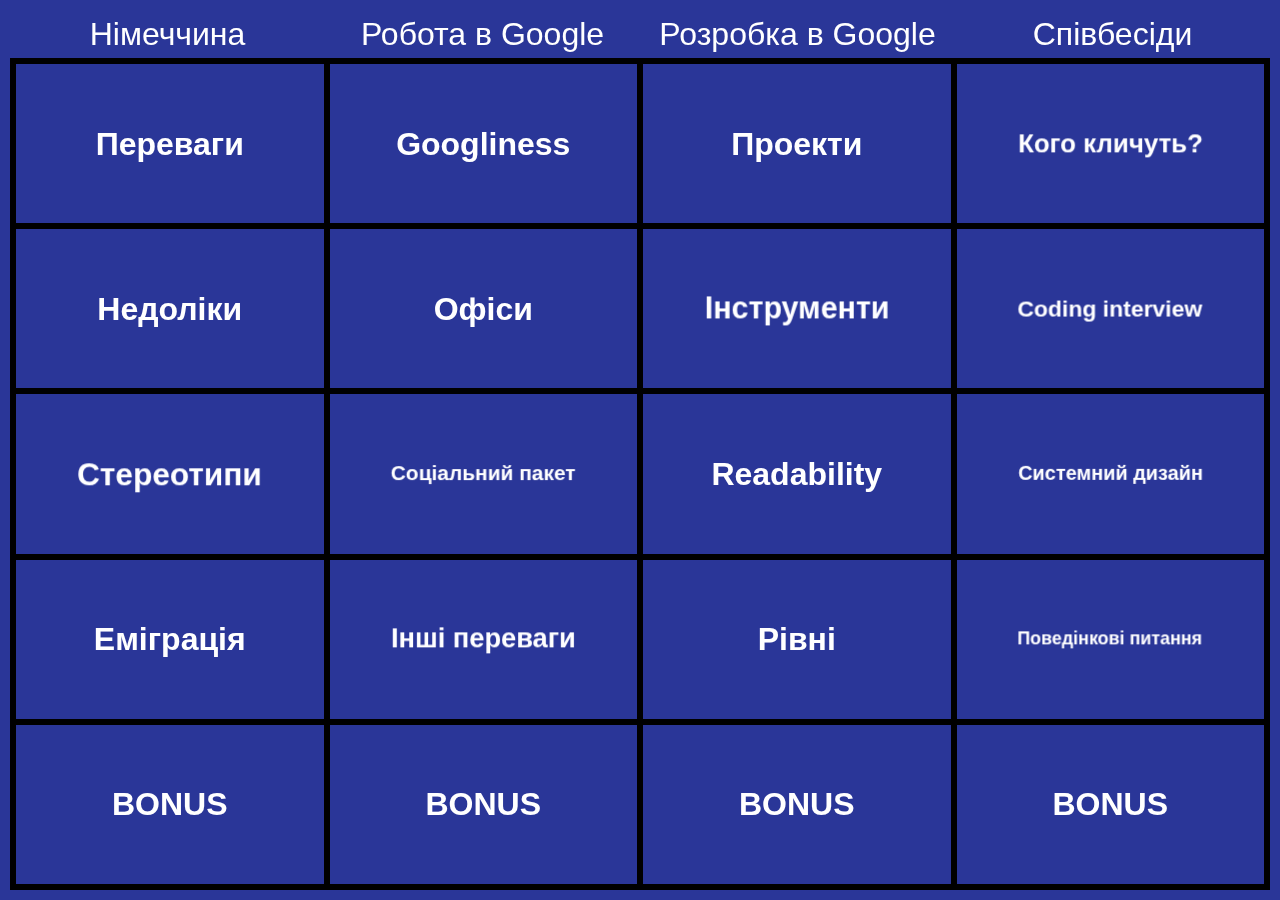
==== commit 661158c2: "Add more details" ====
--- a/main.html
+++ b/main.html
@@ -74,11 +74,7 @@
                         <p>Googliness</p>
                      </div>
                      <div class="back question">
-                       <ul>
-                         <li>Don't be an asshole</li>
-                         <li>Grow by helping others to grow</li>
-                         <li>Three Respects</li>
-                       </ul>
+                       <a href="https://meiert.com/en/blog/googliness/" target="_blank">Link</a>
                      </div>
                   </div>
                </div>
@@ -155,7 +151,17 @@
                      <div class="front answer">
                         <p>Офіси</p>
                      </div>
-                     <div class="back question"></div>
+                     <div class="back question">
+                       <ul>
+                         <li>Їжа</li>
+                         <li>Спорт зал</li>
+                         <li>Масаж</li>
+                         <li>Ігрові кімнати</li>
+                         <li>Кімнати дла сну</li>
+                         <li>Бібліотеки</li>
+                         <li>Іноді: боулінг, басейн, скеледром</li>
+                       </ul>
+                     </div>
                   </div>
                </div>
                <div class="
@@ -165,11 +171,19 @@
                   id="cell-276453094"
                   data-row="2" data-col="2">
                   <div class="cell points">
-                     <div class="cell-inner">Coding</div>
-                     <div class="front answer">
-                        <p>Coding</p>
-                     </div>
-                     <div class="back question"></div>
+                     <div class="cell-inner">Інструменти</div>
+                     <div class="front answer">
+                        <p>Інструменти</p>
+                     </div>
+                     <div class="back question">
+                       <ul>
+                         <li>Web IDE</li>
+                         <li>Blaze</li>
+                         <li>Critique</li>
+                         <li>CI/CD</li>
+                         <li>Monorepo*</li>
+                       </ul>
+                     </div>
                   </div>
                </div>
                <div class="
@@ -183,7 +197,19 @@
                      <div class="front answer">
                         <p>Coding interview</p>
                      </div>
-                     <div class="back question"></div>
+                     <div class="back question">
+                       <ul>
+                         <li>Як відбувається</li>
+                         <li>Як підготуватись</li>
+                         <li>Mock interviews (<a href="https://www.pramp.com" target="_blank">Pramp</a>)</li>
+                         <li>Приклад задач: <a href="https://leetcode.com/problems/delete-nodes-and-return-forest/" target="_blank">1</a>
+                         <a href="https://leetcode.com/problems/guess-the-word/" target="_blank">2</a>
+                         <a href="https://leetcode.com/problems/course-schedule-ii/" target="_blank">3</a>
+                         <a href="https://leetcode.com/problems/reconstruct-itinerary/" target="_blank">4</a>
+                         <a href="https://leetcode.com/problems/cracking-the-safe/" target="_blank">5</a>
+                         <a href="https://leetcode.com/problems/24-game/" target="_blank">6</a></li>
+                       </ul>
+                     </div>
                   </div>
                </div>
             </div>
@@ -195,11 +221,17 @@
                   id="cell-276453076"
                   data-row="3" data-col="0">
                   <div class="cell points">
-                     <div class="cell-inner">Бюрократія</div>
-                     <div class="front answer">
-                        <p>Бюрократія</p>
-                     </div>
-                     <div class="back question"></div>
+                     <div class="cell-inner">Стереотипи</div>
+                     <div class="front answer">
+                        <p>Стереотипи</p>
+                     </div>
+                     <div class="back question">
+                       <ul>
+                         <li>Ordnung!</li>
+                         <li>Хліб</li>
+                         <li>Пиво</li>
+                       </ul>
+                     </div>
                   </div>
                </div>
                <div class="
@@ -209,11 +241,19 @@
                   id="cell-276453086"
                   data-row="3" data-col="1">
                   <div class="cell points">
-                     <div class="cell-inner">Кар'єра</div>
-                     <div class="front answer">
-                        <p>Кар'єра</p>
-                     </div>
-                     <div class="back question"></div>
+                     <div class="cell-inner">Соціальний пакет</div>
+                     <div class="front answer">
+                        <p>Соціальний пакет</p>
+                     </div>
+                     <div class="back question">
+                       <ul>
+                         <li>Страхування життя</li>
+                         <li>Благодійність</li>
+                         <li>WFH пакет</li>
+                         <li>Навчання</li>
+                         <li>Курси: барісти, кулінарні, музичні, спортивні</li>
+                       </ul>
+                     </div>
                   </div>
                </div>
                <div class="
@@ -223,9 +263,9 @@
                   id="cell-276453096"
                   data-row="3" data-col="2">
                   <div class="cell points">
-                     <div class="cell-inner">Code Review</div>
-                     <div class="front answer">
-                        <p>Code Review</p>
+                     <div class="cell-inner">Readability</div>
+                     <div class="front answer">
+                        <p>Readability</p>
                      </div>
                      <div class="back question"></div>
                   </div>
@@ -241,7 +281,13 @@
                      <div class="front answer">
                         <p>Системний дизайн</p>
                      </div>
-                     <div class="back question"></div>
+                     <div class="back question">
+                       <ul>
+                         <li><a href="https://www.educative.io/courses/grokking-the-system-design-interview" target="_blank">Grokking the System Design Interview</a></li>
+                         <li><a href="https://www.amazon.com/Designing-Data-Intensive-Applications-Reliable-Maintainable/dp/1449373321" target="_blank">Designing Data-Intensive Applications</a></li>
+                         <li><a href="https://www.amazon.com/NoSQL-Distilled-Emerging-Polyglot-Persistence/dp/0321826620" target="_blank">NoSQL Distilled</a></li>
+                       </ul>
+                     </div>
                   </div>
                </div>
             </div>
@@ -257,7 +303,13 @@
                      <div class="front answer">
                         <p>Еміграція</p>
                      </div>
-                     <div class="back question"></div>
+                     <div class="back question">
+                      <ul>
+                        <li>Блакитна карта</li>
+                        <li>Вид на проживання</li>
+                        <li>Громадянство</li>
+                      </ul>
+                     </div>
                   </div>
                </div>
                <div class="
@@ -267,12 +319,16 @@
                   id="cell-276453088"
                   data-row="4" data-col="1">
                   <div class="cell points">
-                     <div class="cell-inner">Рівні</div>
-                     <div class="front answer">
-                        <p>Рівні</p>
-                     </div>
-                     <div class="back question">
-                      <a href="https://careerkarma.com/blog/software-engineering-salary-google#google-engineer-levels" target="_blank">Клік</a>
+                     <div class="cell-inner">Інші переваги</div>
+                     <div class="front answer">
+                        <p>Інші переваги</p>
+                     </div>
+                     <div class="back question">
+                      <ul>
+                        <li>Високі ЗП</li>
+                        <li>Резюме</li>
+                        <li>Оточення</li>
+                      </ul>
                      </div>
                   </div>
                </div>
@@ -283,11 +339,13 @@
                   id="cell-276453098"
                   data-row="4" data-col="2">
                   <div class="cell points">
-                     <div class="cell-inner">Документація</div>
-                     <div class="front answer">
-                        <p>Документація</p>
-                     </div>
-                     <div class="back question"></div>
+                     <div class="cell-inner">Рівні</div>
+                     <div class="front answer">
+                        <p>Рівні</p>
+                     </div>
+                     <div class="back question">
+                      <a href="https://careerkarma.com/blog/software-engineering-salary-google#google-engineer-levels" target="_blank">Клік</a>
+                     </div>
                   </div>
                </div>
                <div class="
@@ -301,7 +359,12 @@
                      <div class="front answer">
                         <p>Поведінкові питання</p>
                      </div>
-                     <div class="back question"></div>
+                     <div class="back question">
+                       <ul>
+                         <li>Розкажіть про ваші невдачі</li>
+                         <li>Розкажіть про конфлікт з колегою / менеджером</li>
+                       </ul>
+                     </div>
                   </div>
                </div>
             </div>
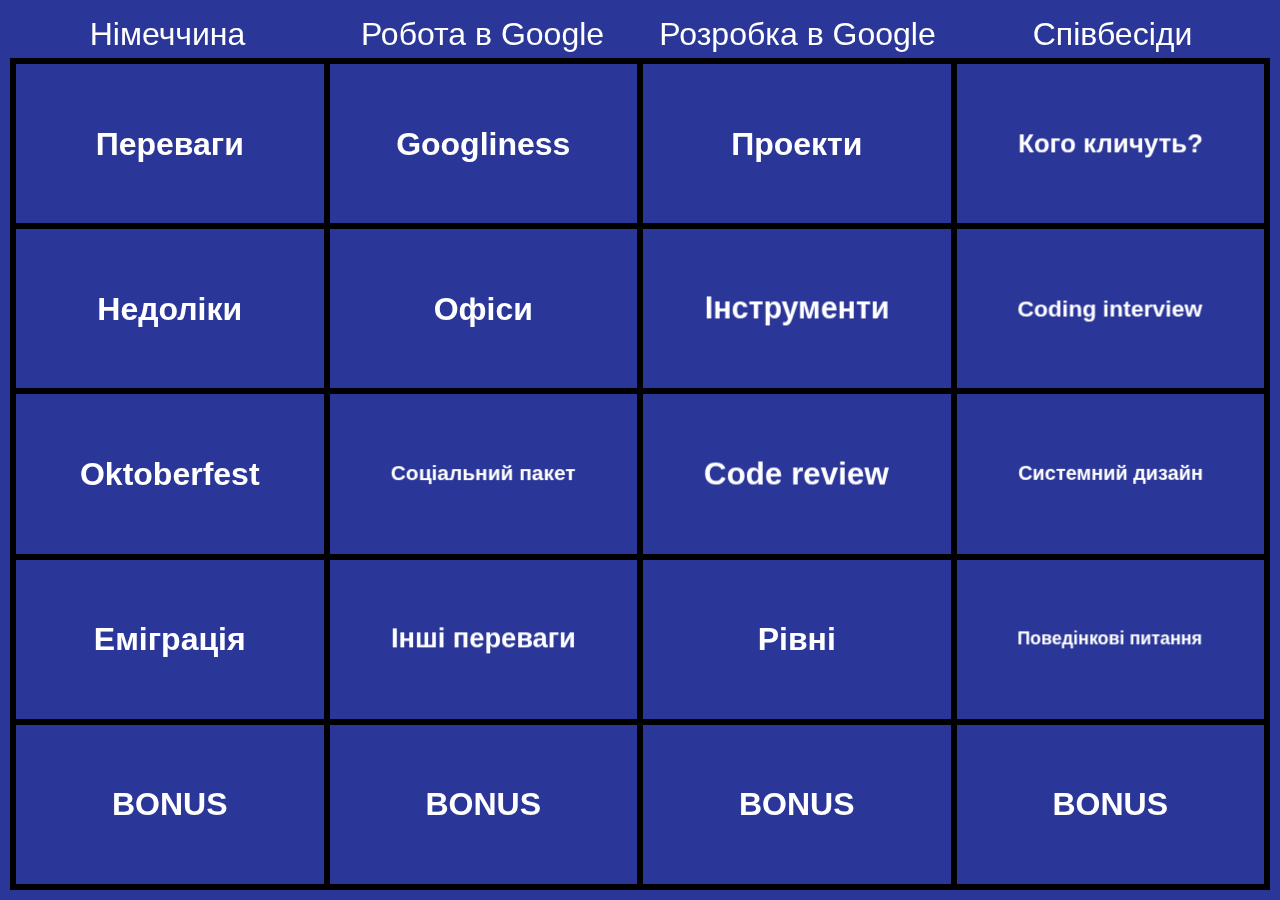
==== commit 29c430e0: "Add Oktoberfest item" ====
--- a/main.html
+++ b/main.html
@@ -221,15 +221,14 @@
                   id="cell-276453076"
                   data-row="3" data-col="0">
                   <div class="cell points">
-                     <div class="cell-inner">Стереотипи</div>
-                     <div class="front answer">
-                        <p>Стереотипи</p>
-                     </div>
-                     <div class="back question">
-                       <ul>
-                         <li>Ordnung!</li>
-                         <li>Хліб</li>
-                         <li>Пиво</li>
+                     <div class="cell-inner">Oktoberfest</div>
+                     <div class="front answer">
+                        <p>Oktoberfest</p>
+                     </div>
+                     <div class="back question">
+                       <ul>
+                         <li>Історія</li>
+                         <li>Традиції</li>
                        </ul>
                      </div>
                   </div>
@@ -263,11 +262,17 @@
                   id="cell-276453096"
                   data-row="3" data-col="2">
                   <div class="cell points">
-                     <div class="cell-inner">Readability</div>
-                     <div class="front answer">
-                        <p>Readability</p>
-                     </div>
-                     <div class="back question"></div>
+                     <div class="cell-inner">Code review</div>
+                     <div class="front answer">
+                        <p>Code review</p>
+                     </div>
+                     <div class="back question">
+                       <ul>
+                         <li>Readability</li>
+                         <li>Ownership</li>
+                         <li>Presubmit checks</li>
+                       </ul>
+                     </div>
                   </div>
                </div>
                <div class="
@@ -381,7 +386,13 @@
                         <p>Ціна життя в Німеччині</p>
                      </div>
                      <div class="back question">
-                        <p></p>
+                       <ul>
+                         <li>Житло: 1100 - 2300 EUR/month (1500*)</li>
+                         <li>Харчування: 250 EUR/month (500*)</li>
+                         <li>Страховки: 50* EUR/month</li>
+                         <li>Одяг: 50* EUR/month</li>
+                         <li>Моб.тел: 10* EUR/month</li>
+                       </ul>
                      </div>
                   </div>
                </div>
